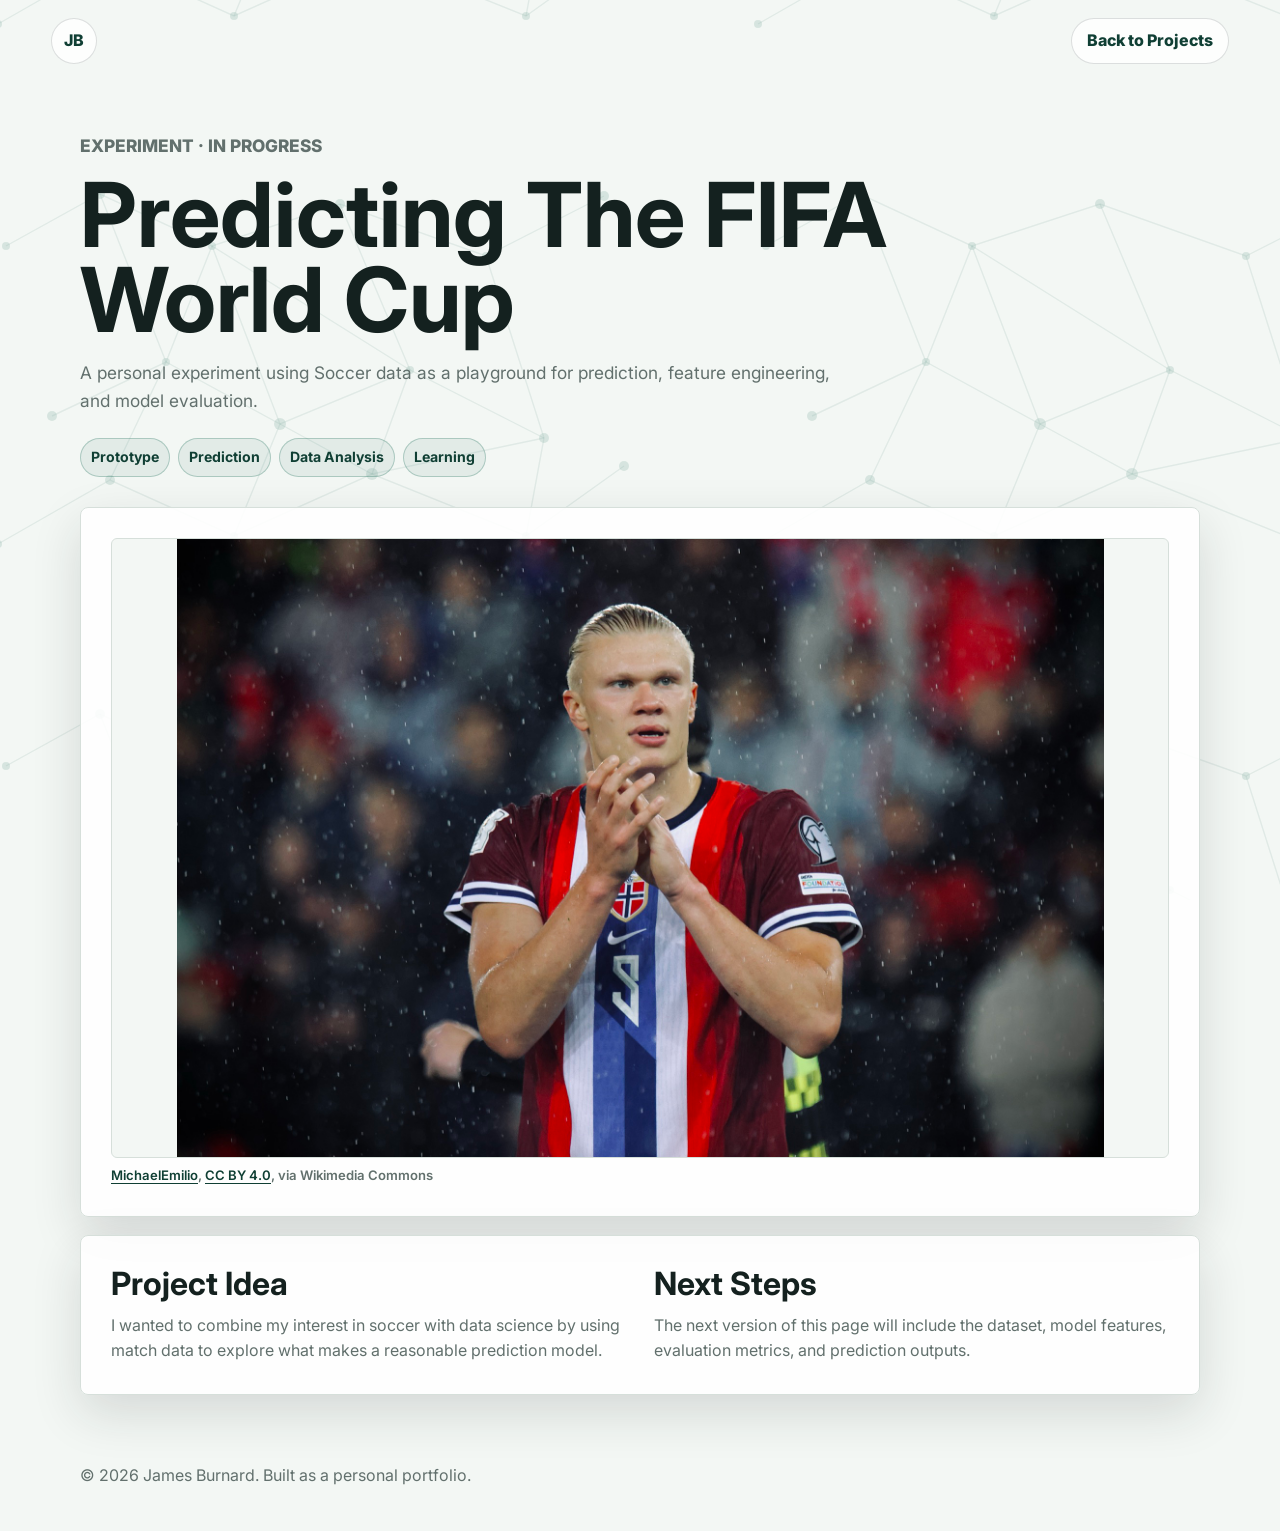
==== projects/aston-martin/index.html @ 5ffaaae3 "Deploy complete portfolio website" ====
<!doctype html>
<html lang="en">
  <head>
    <meta charset="utf-8" />
    <meta name="viewport" content="width=device-width, initial-scale=1" />
    <title>Predicting The FIFA World Cup | James Burnard</title>
    <link rel="preconnect" href="https://fonts.googleapis.com" />
    <link rel="preconnect" href="https://fonts.gstatic.com" crossorigin />
    <link href="https://fonts.googleapis.com/css2?family=Inter:wght@400;500;600;700;800&display=swap" rel="stylesheet" />
    <link rel="stylesheet" href="../../styles.css" />
  </head>
  <body class="project-detail-page">
    <header class="site-header detail-header">
      <a class="brand" href="../../index.html" aria-label="Home">JB</a>
      <nav class="detail-nav" aria-label="Project navigation">
        <a href="../../index.html#projects-panel">Back to Projects</a>
      </nav>
    </header>
    <main class="detail-shell">
      <section class="detail-hero">
        <p class="eyebrow">Experiment · In Progress</p>
        <h1>Predicting The FIFA World Cup</h1>
        <p>
          A personal experiment using Soccer data as a playground for
          prediction, feature engineering, and model evaluation.
        </p>
        <div class="project-tags detail-tags">
          <span>Prototype</span>
          <span>Prediction</span>
          <span>Data Analysis</span>
          <span>Learning</span>
        </div>
      </section>
      <section class="detail-section">
        <figure class="detail-image-figure">
          <img class="detail-wide-image" src="../../assets/world-cup-haaland-cover.jpg" alt="Erling Haaland playing for Norway in the rain" />
          <figcaption class="image-credit">
            <a href="https://commons.wikimedia.org/wiki/File:Norway_Italy_-_June_2025_E_06.jpg">MichaelEmilio</a>,
            <a href="https://creativecommons.org/licenses/by/4.0">CC BY 4.0</a>, via Wikimedia Commons
          </figcaption>
        </figure>
      </section>
      <section class="detail-section detail-grid">
        <article>
          <h2>Project Idea</h2>
          <p>
            I wanted to combine my interest in soccer with data science by using
             match data to explore what makes a reasonable prediction model.
          </p>
        </article>
        <article>
          <h2>Next Steps</h2>
          <p>
            The next version of this page will include the dataset, model
            features, evaluation metrics, and prediction outputs.
          </p>
        </article>
      </section>
    </main>
    <footer class="site-footer">
      <p>© 2026 James Burnard. Built as a personal portfolio.</p>
    </footer>
  </body>
</html>
---- styles.css ----
:root {
  --ink: #14211f;
  --muted: #62706d;
  --surface: #f3f7f4;
  --surface-strong: #ffffff;
  --line: #d6dfda;
  --accent: #1f6b57;
  --accent-dark: #103f34;
  --gold: #f7f8f8;
  --white: #ffffff;
  --shadow: 0 18px 50px rgba(29, 37, 34, 0.14);
}

* {
  box-sizing: border-box;
}

html {
  scroll-behavior: smooth;
}

body {
  margin: 0;
  background-color: var(--surface);
  color: var(--ink);
  font-family: "Inter", system-ui, -apple-system, BlinkMacSystemFont, "Segoe UI",
    sans-serif;
  line-height: 1.6;
  position: relative;
}

body::before {
  position: fixed;
  inset: 0;
  z-index: 0;
  background-image: url("data:image/svg+xml,%3Csvg width='760' height='520' viewBox='0 0 760 520' xmlns='http://www.w3.org/2000/svg'%3E%3Cg fill='none' stroke='%231f6b57' stroke-opacity='0.16' stroke-width='1.4'%3E%3Cpath d='M86 126 180 74 292 126 420 84 566 136 684 76'/%3E%3Cpath d='M132 296 246 242 360 304 490 250 624 318'/%3E%3Cpath d='M78 424 190 360 314 416 452 354 606 416 704 346'/%3E%3Cpath d='M180 74 246 242 190 360'/%3E%3Cpath d='M292 126 360 304 314 416'/%3E%3Cpath d='M420 84 490 250 452 354'/%3E%3Cpath d='M566 136 624 318 606 416'/%3E%3Cpath d='M246 242 292 126 490 250'/%3E%3Cpath d='M360 304 452 354 624 318'/%3E%3C/g%3E%3Cg fill='%231f6b57' fill-opacity='0.24'%3E%3Ccircle cx='86' cy='126' r='4'/%3E%3Ccircle cx='180' cy='74' r='5'/%3E%3Ccircle cx='292' cy='126' r='4'/%3E%3Ccircle cx='420' cy='84' r='5'/%3E%3Ccircle cx='566' cy='136' r='4'/%3E%3Ccircle cx='684' cy='76' r='5'/%3E%3Ccircle cx='132' cy='296' r='5'/%3E%3Ccircle cx='246' cy='242' r='4'/%3E%3Ccircle cx='360' cy='304' r='6'/%3E%3Ccircle cx='490' cy='250' r='4'/%3E%3Ccircle cx='624' cy='318' r='5'/%3E%3Ccircle cx='78' cy='424' r='4'/%3E%3Ccircle cx='190' cy='360' r='5'/%3E%3Ccircle cx='314' cy='416' r='4'/%3E%3Ccircle cx='452' cy='354' r='6'/%3E%3Ccircle cx='606' cy='416' r='4'/%3E%3Ccircle cx='704' cy='346' r='5'/%3E%3C/g%3E%3C/svg%3E");
  background-position: -80px 120px;
  background-repeat: repeat;
  background-size: 760px 520px;
  content: "";
  opacity: 0.55;
  pointer-events: none;
}

main,
.site-footer {
  position: relative;
  z-index: 1;
}

a {
  color: inherit;
}

.site-header {
  position: fixed;
  top: 0;
  left: 0;
  right: 0;
  z-index: 20;
  display: flex;
  align-items: center;
  justify-content: space-between;
  padding: 18px clamp(18px, 4vw, 52px);
  color: var(--white);
}

.site-header-left {
  display: flex;
  align-items: center;
  gap: 10px;
}

.brand {
  display: grid;
  width: 46px;
  height: 46px;
  place-items: center;
  border: 1px solid rgba(255, 255, 255, 0.5);
  border-radius: 50%;
  background: rgba(20, 33, 31, 0.46);
  font-weight: 800;
  text-decoration: none;
  backdrop-filter: blur(12px);
}

.header-socials {
  display: flex;
  gap: 7px;
  opacity: 0;
  pointer-events: none;
  transform: translateX(-8px);
  transition:
    opacity 180ms ease,
    transform 180ms ease;
}

body.is-past-hero .header-socials {
  opacity: 1;
  pointer-events: auto;
  transform: translateX(0);
}

.header-socials a {
  display: grid;
  width: 44px;
  height: 44px;
  place-items: center;
  border: 1px solid rgba(255, 255, 255, 0.36);
  border-radius: 50%;
  background: rgba(20, 33, 31, 0.46);
  color: var(--white);
  text-decoration: none;
  backdrop-filter: blur(12px);
}

.header-socials .email-link {
  color: #f1c86b;
}

.header-socials .linkedin-link {
  color: #0a66c2;
}

.header-socials .github-link {
  color: #ffffff;
}

.header-socials svg {
  width: 22px;
  height: 22px;
  fill: none;
  stroke: currentColor;
  stroke-linecap: round;
  stroke-linejoin: round;
  stroke-width: 2;
}

.detail-header .header-socials {
  display: none;
}

.tabs {
  display: flex;
  gap: 6px;
  padding: 6px;
  border: 1px solid rgba(255, 255, 255, 0.38);
  border-radius: 999px;
  background: rgba(20, 33, 31, 0.46);
  backdrop-filter: blur(12px);
}

.tab-button {
  min-width: 92px;
  border: 0;
  border-radius: 999px;
  padding: 10px 16px;
  background: transparent;
  color: rgba(255, 255, 255, 0.82);
  cursor: pointer;
  font: inherit;
  font-weight: 700;
}

.tab-button.is-active {
  background: var(--white);
  color: var(--accent-dark);
}

.hero {
  position: relative;
  min-height: 100vh;
  min-height: 100svh;
  display: flex;
  align-items: center;
  overflow: hidden;
  background:
    radial-gradient(circle at 61% 50%, rgba(92, 102, 142, 0.28), transparent 31%),
    radial-gradient(circle at 70% 28%, rgba(185, 79, 149, 0.12), transparent 22%),
    #252c37;
  padding: 132px clamp(20px, 5vw, 78px) 96px;
}

.hero-network,
.hero-overlay {
  position: absolute;
  inset: 0;
}

.hero-network {
  z-index: 2;
  width: 100%;
  height: 100%;
  opacity: 1;
  cursor: crosshair;
  pointer-events: auto;
}

.hero-overlay {
  z-index: 1;
  background:
    radial-gradient(circle at 60% 48%, rgba(37, 44, 55, 0) 0%, rgba(37, 44, 55, 0.1) 34%, rgba(18, 22, 30, 0.7) 86%),
    linear-gradient(90deg, rgba(12, 16, 22, 0.86) 0%, rgba(22, 28, 37, 0.42) 52%, rgba(16, 20, 28, 0.58) 100%);
  pointer-events: none;
}

body[data-active-tab="projects"] .hero {
  background: #070808;
}

body[data-active-tab="projects"] .hero-overlay {
  background:
    radial-gradient(circle at 72% 46%, rgba(255, 255, 255, 0.02) 0%, rgba(7, 8, 8, 0.04) 40%, rgba(7, 8, 8, 0.32) 100%),
    linear-gradient(90deg, rgba(7, 8, 8, 0.66) 0%, rgba(7, 8, 8, 0.48) 36%, rgba(7, 8, 8, 0.12) 72%, rgba(7, 8, 8, 0.24) 100%);
}

.hero-content {
  position: relative;
  z-index: 3;
  width: min(720px, 100%);
  color: var(--white);
  text-shadow: 0 2px 22px rgba(0, 0, 0, 0.58);
}

body[data-active-tab="projects"] .hero-content {
  color: #f7f5ef;
  text-shadow: 0 2px 24px rgba(0, 0, 0, 0.64);
}

.scroll-cue {
  position: absolute;
  left: 50%;
  bottom: 28px;
  z-index: 4;
  display: grid;
  width: 48px;
  height: 48px;
  place-items: center;
  border: 1px solid rgba(255, 255, 255, 0.5);
  border-radius: 50%;
  background: rgba(20, 33, 31, 0.34);
  transform: translateX(-50%);
  backdrop-filter: blur(10px);
  animation: scroll-cue-pulse 1.8s ease-in-out infinite;
}

.scroll-cue span {
  width: 14px;
  height: 14px;
  border-right: 3px solid var(--white);
  border-bottom: 3px solid var(--white);
  transform: translateY(-3px) rotate(45deg);
}

@keyframes scroll-cue-pulse {
  0%,
  100% {
    opacity: 0.72;
    transform: translate(-50%, 0);
  }

  50% {
    opacity: 1;
    transform: translate(-50%, 8px);
  }
}

.eyebrow {
  margin: 0 0 12px;
  color: var(--gold);
  font-size: 0.78rem;
  font-weight: 800;
  letter-spacing: 0;
  text-transform: uppercase;
}

h1,
h2,
h3,
p {
  overflow-wrap: anywhere;
}

h1 {
  margin: 0;
  font-size: clamp(3rem, 8vw, 7.2rem);
  line-height: 0.95;
  letter-spacing: 0;
}

.hero-copy {
  max-width: 600px;
  margin: 24px 0 0;
  color: rgba(255, 255, 255, 0.9);
  font-size: clamp(1.05rem, 2vw, 1.3rem);
}

body[data-active-tab="projects"] .hero-copy {
  color: rgba(247, 245, 239, 0.82);
}

.hero-socials {
  display: flex;
  gap: 10px;
  margin-top: 20px;
}

body[data-active-tab="projects"] .hero-socials {
  display: none;
}

.hero-socials a {
  display: grid;
  width: 66px;
  height: 66px;
  place-items: center;
  border: 1px solid rgba(255, 255, 255, 0.22);
  border-radius: 50%;
  background: rgba(11, 17, 27, 0.62);
  color: var(--white);
  text-decoration: none;
  backdrop-filter: blur(10px);
  transition:
    transform 160ms ease,
    border-color 160ms ease,
    background 160ms ease;
}

.hero-socials a:hover,
.hero-socials a:focus-visible {
  transform: translateY(-2px);
}

.hero-socials .email-link {
  color: #f1c86b;
}

.hero-socials .linkedin-link {
  color: #0a66c2;
}

.hero-socials .github-link {
  color: #f5f5f5;
}

.hero-socials svg {
  width: 32px;
  height: 32px;
  fill: none;
  stroke: currentColor;
  stroke-linecap: round;
  stroke-linejoin: round;
  stroke-width: 2;
}

.hero-actions {
  display: flex;
  flex-wrap: wrap;
  gap: 12px;
  margin-top: 32px;
}

.button {
  display: inline-flex;
  min-height: 48px;
  align-items: center;
  justify-content: center;
  border-radius: 8px;
  padding: 12px 18px;
  font-weight: 800;
  text-decoration: none;
}

.button.primary {
  background: #eef2f6;
  color: #101720;
  box-shadow: 0 14px 36px rgba(9, 13, 20, 0.24);
}

.button.secondary {
  border: 1px solid rgba(211, 218, 232, 0.42);
  background: rgba(20, 26, 36, 0.36);
  color: var(--white);
  backdrop-filter: blur(10px);
}

body[data-active-tab="projects"] .button.primary {
  background: #f7f5ef;
  color: #070808;
  box-shadow: 0 16px 42px rgba(0, 0, 0, 0.42);
}

body[data-active-tab="projects"] .button.secondary {
  border-color: rgba(255, 255, 255, 0.38);
  background: rgba(255, 255, 255, 0.08);
  color: #f7f5ef;
}

.content-shell {
  width: min(1120px, calc(100% - 36px));
  margin: -30px auto 0;
  padding: 56px 0 28px;
}

.tab-panel {
  display: none;
}

.tab-panel.is-active {
  display: block;
}

.section-heading {
  max-width: 760px;
  margin-bottom: 28px;
}

.section-heading h2 {
  margin: 0;
  font-size: clamp(2rem, 4vw, 3.5rem);
  line-height: 1.05;
  letter-spacing: 0;
}

.about-card-grid,
.project-grid {
  display: grid;
  gap: 18px;
}

.about-card-grid {
  grid-template-columns: repeat(12, minmax(0, 1fr));
  align-items: stretch;
}

.project-grid {
  grid-template-columns: repeat(3, minmax(0, 1fr));
}

.intro-block,
.about-card-grid > article,
.current-panel,
.project-card {
  border: 1px solid var(--line);
  border-radius: 8px;
  background: var(--surface-strong);
  box-shadow: var(--shadow);
}

.intro-block,
.about-card-grid > article,
.current-panel,
.project-card {
  padding: clamp(20px, 3vw, 30px);
}

.intro-block {
  grid-column: span 8;
}

.current-panel {
  grid-column: span 4;
  margin: 0;
  padding-block: 18px;
}

.current-panel p:last-child {
  margin: 0;
  color: var(--muted);
  font-size: 1rem;
}

.skills-panel {
  grid-column: 1 / -1;
}

.skill-cloud {
  display: grid;
  grid-template-columns: repeat(auto-fit, minmax(165px, 1fr));
  gap: 10px;
}

.skill-chip {
  display: inline-flex;
  width: 100%;
  min-height: 34px;
  align-items: center;
  gap: 7px;
  border: 1px solid rgba(20, 33, 31, 0.12);
  border-radius: 999px;
  padding: 5px 10px 5px 6px;
  background: #f8faf9;
  color: var(--accent-dark);
  font-size: 0.86rem;
  font-weight: 800;
  line-height: 1;
}

.coursework-card {
  grid-column: 1 / -1;
}

.skill-chip b {
  display: inline-grid;
  min-width: 24px;
  height: 24px;
  place-items: center;
  border: 1px solid rgba(20, 33, 31, 0.12);
  border-radius: 50%;
  background: #fff;
  color: #fff;
  font-size: 0.72rem;
  letter-spacing: 0;
}

.skill-chip b img {
  display: block;
  width: 17px;
  height: 17px;
}

.skill-chip.excel b {
  border-color: transparent;
  background: #217346;
}

.skill-chip.tableau b {
  border-color: transparent;
  background: #4e79a7;
}

.skill-chip.xgb b {
  border-color: transparent;
  background: #00856f;
}

.skill-chip.stats b {
  border-color: transparent;
  background: #7c3aed;
}

.skill-chip.wrangle b {
  border-color: transparent;
  background: #0f766e;
}

.skill-chip.forecast b {
  border-color: transparent;
  background: #2563eb;
}

.skill-chip.cluster b {
  border-color: transparent;
  background: #be185d;
}

.skill-chip.ocr b {
  border-color: transparent;
  background: #475569;
}

.skill-chip.git b {
  background: #fff;
  color: #24292f;
}

.skill-chip.gis b {
  border-color: transparent;
  background: #16a34a;
}

h3 {
  margin: 0 0 12px;
  font-size: 1.25rem;
  line-height: 1.2;
}

h4 {
  margin: 0 0 12px;
  font-size: 0.95rem;
  line-height: 1.2;
}

.coursework-group h4 {
  display: flex;
  align-items: center;
  gap: 9px;
}

.coursework-icon {
  display: inline-grid;
  width: 30px;
  height: 30px;
  flex: 0 0 auto;
  place-items: center;
  border-radius: 50%;
  box-shadow: inset 0 0 0 1px rgba(20, 33, 31, 0.1);
}

.coursework-icon svg {
  width: 18px;
  height: 18px;
  fill: none;
  stroke: currentColor;
  stroke-linecap: round;
  stroke-linejoin: round;
  stroke-width: 2;
}

.cs-data-icon {
  background: rgba(37, 99, 235, 0.12);
  color: #2563eb;
}

.econ-icon {
  background: rgba(217, 119, 6, 0.13);
  color: #b45309;
}

.intro-block p,
.coursework-card p,
.project-card p {
  margin: 0 0 14px;
  color: var(--muted);
}

.intro-block p:last-child,
.coursework-card p:last-child,
.project-card p:last-child {
  margin-bottom: 0;
}

.coursework-groups {
  display: grid;
  grid-template-columns: repeat(2, minmax(0, 1fr));
  gap: 18px;
  margin-top: 22px;
}

.coursework-group {
  border-top: 1px solid var(--line);
  padding-top: 18px;
}

dl {
  margin: 0;
}

dl div + div {
  margin-top: 16px;
  padding-top: 16px;
  border-top: 1px solid var(--line);
}

dt {
  color: var(--muted);
  font-size: 0.82rem;
  font-weight: 800;
  text-transform: uppercase;
}

dd {
  margin: 4px 0 0;
  font-weight: 700;
}

.tag-list,
.clean-list,
.link-list,
.project-tags {
  margin: 0;
  padding: 0;
  list-style: none;
}

.tag-list,
.project-tags {
  display: flex;
  flex-wrap: wrap;
  gap: 8px;
}

.tag-list li,
.project-tags span {
  border: 1px solid rgba(31, 107, 87, 0.28);
  border-radius: 999px;
  padding: 7px 10px;
  background: rgba(31, 107, 87, 0.08);
  color: var(--accent-dark);
  font-size: 0.88rem;
  font-weight: 700;
}

.clean-list li + li,
.link-list li + li {
  margin-top: 10px;
}

.link-list a,
.project-card a {
  color: var(--accent);
  font-weight: 800;
}

.project-card {
  display: flex;
  min-height: 320px;
  flex-direction: column;
  transition:
    transform 180ms ease,
    box-shadow 180ms ease;
}

.project-card.is-clickable {
  cursor: pointer;
}

.project-card.is-clickable:hover {
  box-shadow: 0 24px 62px rgba(29, 37, 34, 0.18);
  transform: translateY(-3px);
}

.project-image {
  width: 100%;
  aspect-ratio: 16 / 9;
  object-fit: cover;
  border: 1px solid var(--line);
  border-radius: 6px;
  margin: 4px 0 16px;
  background: var(--surface);
}

.project-meta {
  display: flex;
  align-items: flex-start;
  justify-content: space-between;
  gap: 12px;
  margin-bottom: 24px;
  color: var(--muted);
  font-size: 0.82rem;
  font-weight: 800;
  text-transform: uppercase;
}

.project-badge {
  flex: 0 0 auto;
  border: 1px solid rgba(31, 107, 87, 0.34);
  border-radius: 999px;
  padding: 4px 8px;
  background: rgba(31, 107, 87, 0.1);
  color: var(--accent-dark);
}

.project-tags {
  margin: auto 0 18px;
}

.detail-header {
  color: var(--ink);
}

.detail-header .brand,
.detail-nav a {
  border-color: rgba(20, 33, 31, 0.14);
  background: rgba(255, 255, 255, 0.82);
  color: var(--accent-dark);
}

.detail-nav a {
  display: inline-flex;
  min-height: 42px;
  align-items: center;
  border: 1px solid rgba(20, 33, 31, 0.14);
  border-radius: 999px;
  padding: 9px 15px;
  font-weight: 800;
  text-decoration: none;
  backdrop-filter: blur(12px);
}

.detail-nav {
  display: flex;
  flex-wrap: wrap;
  justify-content: flex-end;
  gap: 8px;
}

.detail-shell {
  width: min(1120px, calc(100% - 36px));
  margin: 0 auto;
  padding: 132px 0 36px;
}

.wide-detail {
  width: min(1560px, calc(100% - 28px));
}

.detail-hero {
  max-width: 860px;
  margin-bottom: 30px;
}

.wide-detail .detail-hero {
  margin-bottom: 18px;
}

.detail-hero h1 {
  color: var(--ink);
  font-size: clamp(2.8rem, 7vw, 6.2rem);
}

.detail-hero p {
  max-width: 760px;
  color: var(--muted);
  font-size: 1.08rem;
}

.detail-tags {
  margin-top: 24px;
}

.project-scroll-indicator {
  display: inline-flex;
  align-items: center;
  gap: 9px;
  margin-top: 24px;
  border: 1px solid rgba(31, 107, 87, 0.24);
  border-radius: 999px;
  padding: 8px 12px;
  background: rgba(255, 255, 255, 0.82);
  color: var(--accent-dark);
  font-size: 0.92rem;
  font-weight: 800;
  text-decoration: none;
  backdrop-filter: blur(12px);
}

.project-scroll-indicator span {
  width: 10px;
  height: 10px;
  border-right: 2px solid currentColor;
  border-bottom: 2px solid currentColor;
  transform: translateY(-2px) rotate(45deg);
  animation: project-scroll-nudge 1.4s ease-in-out infinite;
}

@keyframes project-scroll-nudge {
  0%,
  100% {
    transform: translateY(-3px) rotate(45deg);
  }

  50% {
    transform: translateY(2px) rotate(45deg);
  }
}

.detail-section {
  margin-top: 18px;
  border: 1px solid var(--line);
  border-radius: 8px;
  background: rgba(255, 255, 255, 0.88);
  box-shadow: var(--shadow);
  padding: clamp(20px, 3vw, 30px);
}

.project-metrics {
  display: grid;
  grid-template-columns: repeat(5, minmax(0, 1fr));
  gap: 14px;
}

.four-metrics {
  grid-template-columns: repeat(4, minmax(0, 1fr));
}

.project-metric {
  min-width: 0;
  border-top: 4px solid var(--accent);
  padding-top: 14px;
}

.project-metric:nth-child(2) {
  border-color: #a86f2a;
}

.project-metric:nth-child(3) {
  border-color: #3f6f9f;
}

.project-metric:nth-child(4) {
  border-color: #8a5d8f;
}

.project-metric:nth-child(5) {
  border-color: #7a8050;
}

.project-metric strong {
  display: block;
  font-size: clamp(1.9rem, 4vw, 3.4rem);
  line-height: 1;
}

.project-metric span {
  display: block;
  margin-top: 8px;
  color: var(--muted);
  font-size: 0.95rem;
  font-weight: 700;
}

.full-screen-panel {
  padding: clamp(14px, 2vw, 22px);
}

.seamless-panel {
  border: 0;
  background: transparent;
  box-shadow: none;
  padding-inline: 0;
}

.contained-embed-panel {
  width: min(1120px, 100%);
  margin-inline: auto;
}

.detail-grid {
  display: grid;
  grid-template-columns: repeat(2, minmax(0, 1fr));
  gap: 28px;
}

.detail-section h2 {
  margin: 0 0 12px;
  font-size: clamp(1.35rem, 2.5vw, 2rem);
  line-height: 1.1;
}

.detail-section p {
  margin: 0;
  color: var(--muted);
}

.detail-section p + p {
  margin-top: 14px;
}

.compact-heading {
  margin-bottom: 18px;
}

.compact-heading h2 {
  font-size: clamp(1.6rem, 3vw, 2.4rem);
}

.detail-image-grid {
  display: grid;
  grid-template-columns: repeat(2, minmax(0, 1fr));
  gap: 16px;
}

.detail-image-grid figure {
  margin: 0;
}

.detail-image-grid img {
  display: block;
  width: 100%;
  aspect-ratio: 16 / 10;
  object-fit: cover;
  border: 1px solid var(--line);
  border-radius: 6px;
  background: var(--surface);
}

.jamix-preview-grid {
  grid-template-columns: repeat(3, minmax(0, 1fr));
}

.jamix-preview-grid img {
  aspect-ratio: 4 / 3;
  max-height: 260px;
  object-fit: contain;
  padding: 12px;
  background: var(--white);
}

.detail-image-grid figcaption {
  margin-top: 8px;
  color: var(--muted);
  font-size: 0.9rem;
  font-weight: 600;
}

.detail-wide-image {
  display: block;
  width: 100%;
  max-height: 620px;
  object-fit: contain;
  border: 1px solid var(--line);
  border-radius: 6px;
  background: var(--surface);
}

.detail-image-figure {
  margin: 0;
}

.image-credit {
  margin-top: 8px;
  color: var(--muted);
  font-size: 0.82rem;
  font-weight: 600;
  line-height: 1.5;
}

.image-credit a {
  color: var(--accent-dark);
  text-decoration: underline;
  text-underline-offset: 3px;
}

.app-icon-section {
  display: grid;
  min-height: 280px;
  place-items: center;
}

.app-icon-section img {
  width: min(220px, 56vw);
  border-radius: 24px;
}

.interactive-frame {
  overflow: hidden;
  border: 1px solid var(--line);
  border-radius: 8px;
  background: var(--white);
}

.interaction-hint {
  display: inline-flex;
  align-items: center;
  gap: 8px;
  margin: 0 0 12px;
  border: 1px solid rgba(31, 107, 87, 0.24);
  border-radius: 999px;
  padding: 7px 11px;
  background: rgba(31, 107, 87, 0.08);
  color: var(--accent-dark);
  font-size: 0.9rem;
  font-weight: 800;
}

.rotate-mark {
  display: inline-grid;
  width: 22px;
  height: 22px;
  place-items: center;
  border-radius: 50%;
  background: var(--accent);
  color: var(--white);
  font-size: 1rem;
  line-height: 1;
}

.interactive-frame iframe {
  display: block;
  width: 100%;
  height: min(850px, 86vh);
  border: 0;
}

.tall-frame iframe {
  height: min(980px, 92vh);
}

.wide-detail .tall-frame iframe {
  height: min(1120px, calc(100vh - 180px));
  min-height: 760px;
}

.embedded-page iframe {
  height: min(900px, 86vh);
}

.wide-detail .embedded-page iframe {
  height: min(1120px, calc(100vh - 180px));
  min-height: 760px;
}

.full-page-embed iframe {
  display: block;
  width: 100%;
  min-height: 3200px;
  border: 0;
}

.document-frame iframe {
  height: min(900px, 86vh);
  background: var(--white);
}

.wide-detail .document-frame iframe {
  height: min(1100px, calc(100vh - 180px));
  min-height: 760px;
}

.document-actions {
  display: flex;
  flex-wrap: wrap;
  gap: 10px;
  margin-top: 14px;
}

.document-actions a {
  color: var(--accent);
  font-weight: 800;
}

.server-note {
  margin-top: 14px;
  color: var(--muted);
  font-size: 0.95rem;
}

.onlyup-demo {
  display: grid;
  grid-template-columns: minmax(230px, 0.72fr) minmax(0, 1.7fr);
  overflow: hidden;
  border: 1px solid #777;
  border-radius: 0;
  background: #dcdcdc;
  color: #111;
  font-family: Arial, Helvetica, sans-serif;
  font-size: 13px;
  box-shadow: none;
}

.onlyup-sidebar {
  display: flex;
  min-height: 620px;
  flex-direction: column;
  gap: 8px;
  border-right: 1px solid #777;
  background: #e9e9e9;
  color: #111;
  padding: 14px;
}

.onlyup-label {
  margin: 0 0 5px;
  color: #333;
  font-size: 12px;
  font-weight: 700;
  text-transform: none;
}

.onlyup-sidebar h3,
.onlyup-panel h3 {
  margin: 0;
  font-size: 18px;
}

.onlyup-goal-list {
  display: grid;
  min-height: 330px;
  align-content: start;
  gap: 0;
  overflow: auto;
  border: 1px solid #555;
  background: #fff;
}

.onlyup-goal-list button,
.onlyup-toolbar button,
.onlyup-session-actions button,
.onlyup-reset {
  border: 2px solid #767676;
  border-color: #fefefe #767676 #767676 #fefefe;
  border-radius: 0;
  background: #ededed;
  color: inherit;
  cursor: pointer;
  font: inherit;
}

.onlyup-goal-list button {
  display: grid;
  gap: 2px;
  border: 0;
  border-bottom: 1px solid #efefef;
  background: #fff;
  padding: 5px 7px;
  text-align: left;
}

.onlyup-goal-list button.is-active {
  background: #0a64d6;
  color: #fff;
}

.onlyup-goal-list span,
.onlyup-muted {
  color: #555;
}

.onlyup-goal-list span {
  color: inherit;
  font-size: 12px;
}

.onlyup-reset {
  margin-top: auto;
  min-height: 28px;
  font-weight: 400;
}

.onlyup-workspace {
  min-width: 0;
  padding: 14px 18px 18px;
}

.onlyup-toolbar {
  display: flex;
  flex-wrap: wrap;
  gap: 0;
  align-items: flex-end;
  margin-bottom: 0;
}

.onlyup-toolbar button,
.onlyup-session-actions button {
  min-height: 28px;
  background: #dedede;
  color: #111;
  padding: 4px 10px;
  font-weight: 400;
}

.onlyup-toolbar button.is-active {
  border-bottom-color: #f4f4f4;
  background: #f4f4f4;
  color: #111;
}

.onlyup-panel {
  display: none;
}

.onlyup-panel.is-active {
  display: block;
  min-height: 450px;
  border: 1px solid #777;
  background: #eeeeee;
  padding: 12px;
}

.onlyup-dashboard-head {
  display: flex;
  align-items: flex-start;
  justify-content: space-between;
  gap: 16px;
  margin-bottom: 20px;
}

.onlyup-workspace .onlyup-label {
  color: var(--muted);
}

.onlyup-status {
  border: 1px solid #777;
  border-radius: 0;
  padding: 3px 7px;
  background: #fff;
  color: #111;
  font-size: 12px;
  font-weight: 400;
}

.onlyup-dashboard-grid {
  display: grid;
  grid-template-columns: 180px minmax(0, 1fr);
  gap: 22px;
  align-items: center;
}

.onlyup-progress-ring {
  display: grid;
  width: 132px;
  aspect-ratio: 1;
  place-items: center;
  border-radius: 50%;
  background:
    radial-gradient(circle, #f4f4f4 58%, transparent 60%),
    conic-gradient(#0a64d6 var(--progress), #d7d7d7 0);
  color: #111;
  font-size: 21px;
  font-weight: 700;
}

.onlyup-metrics {
  display: grid;
  grid-template-columns: repeat(3, minmax(0, 1fr));
  gap: 12px;
}

.onlyup-metrics div {
  border: 1px solid #777;
  border-radius: 0;
  background: #fff;
  padding: 8px;
}

.onlyup-metrics strong {
  display: block;
  font-size: 18px;
  line-height: 1;
}

.onlyup-metrics span,
.onlyup-details dt,
.onlyup-notes span {
  color: #555;
  font-size: 12px;
  font-weight: 400;
  text-transform: none;
}

.onlyup-details {
  display: grid;
  grid-template-columns: repeat(2, minmax(0, 1fr));
  gap: 12px;
  margin-top: 22px;
}

.onlyup-details div,
.onlyup-notes article {
  border: 1px solid #777;
  border-radius: 0;
  background: #fff;
  padding: 8px;
}

.onlyup-details dd {
  margin: 4px 0 0;
}

.onlyup-form,
.onlyup-note-label {
  display: grid;
  gap: 10px;
}

.onlyup-form {
  max-width: 520px;
}

.onlyup-form label,
.onlyup-note-label {
  color: #111;
  font-size: 14px;
  font-weight: 400;
  text-transform: none;
}

.onlyup-form input,
.onlyup-form select,
.onlyup-note-label textarea {
  min-height: 28px;
  border: 1px solid #8b8b8b;
  border-radius: 0;
  padding: 3px 6px;
  color: #111;
  font: inherit;
  text-transform: none;
}

.onlyup-timer {
  margin: 18px 0 14px;
  color: #111;
  font-size: clamp(3rem, 8vw, 4.2rem);
  font-weight: 400;
  text-align: center;
  line-height: 1;
}

.onlyup-session-actions {
  display: flex;
  flex-wrap: wrap;
  gap: 8px;
  margin-bottom: 18px;
}

.onlyup-notes {
  display: grid;
  gap: 12px;
}

.onlyup-notes p {
  margin: 8px 0 0;
  color: var(--muted);
}

.writeup {
  max-width: 880px;
}

.writeup h2 {
  margin-top: 30px;
}

.writeup h2:first-child {
  margin-top: 0;
}

.writeup h3 {
  margin-top: 24px;
}

.writeup ul {
  margin: 10px 0 18px;
  padding-left: 1.2rem;
  color: var(--muted);
}

.writeup li + li {
  margin-top: 6px;
}

.callout-note {
  margin-top: 18px;
  border-left: 5px solid var(--accent);
  background: rgba(31, 107, 87, 0.08);
  padding: 16px 18px;
  color: var(--accent-dark);
  font-weight: 700;
}

.app-demo {
  display: grid;
  grid-template-columns: 0.9fr 1.5fr;
  gap: 18px;
  align-items: stretch;
}

.app-demo-panel {
  border: 1px solid var(--line);
  border-radius: 8px;
  background: var(--surface);
  padding: 18px;
}

.app-demo-panel h2,
.app-demo-panel h3 {
  margin-bottom: 10px;
}

.demo-form {
  display: grid;
  gap: 12px;
}

.demo-form label {
  display: grid;
  gap: 6px;
  color: var(--muted);
  font-size: 0.86rem;
  font-weight: 800;
  text-transform: uppercase;
}

.demo-form input,
.demo-form select {
  min-height: 42px;
  border: 1px solid var(--line);
  border-radius: 6px;
  padding: 8px 10px;
  color: var(--ink);
  font: inherit;
}

.goal-list {
  display: grid;
  gap: 12px;
}

.goal-row {
  border: 1px solid var(--line);
  border-radius: 8px;
  background: var(--white);
  padding: 14px;
}

.goal-row header {
  display: flex;
  justify-content: space-between;
  gap: 12px;
  margin-bottom: 10px;
  font-weight: 800;
}

.goal-row dl {
  display: grid;
  grid-template-columns: repeat(3, minmax(0, 1fr));
  gap: 10px;
  margin-top: 12px;
}

.progress-track {
  height: 10px;
  overflow: hidden;
  border-radius: 999px;
  background: rgba(31, 107, 87, 0.12);
}

.progress-track span {
  display: block;
  height: 100%;
  border-radius: inherit;
  background: var(--accent);
}

.demo-actions {
  display: flex;
  flex-wrap: wrap;
  gap: 10px;
  margin-top: 14px;
}

.demo-actions button {
  min-height: 42px;
  border: 0;
  border-radius: 8px;
  padding: 9px 12px;
  background: var(--accent);
  color: var(--white);
  cursor: pointer;
  font: inherit;
  font-weight: 800;
}

.demo-actions button.secondary-action {
  border: 1px solid var(--line);
  background: var(--white);
  color: var(--accent-dark);
}

.site-footer {
  width: min(1120px, calc(100% - 36px));
  margin: 0 auto;
  padding: 32px 0 42px;
  color: var(--muted);
}

.site-footer p {
  margin: 0;
}

/* About page sizing layer. */
#about-panel {
  font-size: 1rem;
}

#about-panel .section-heading h2 {
  font-size: clamp(2.2rem, 4.4vw, 3.8rem);
}

#about-panel h3 {
  font-size: 1.28rem;
}

#about-panel h4 {
  font-size: 1rem;
}

#about-panel .intro-block,
#about-panel .about-card-grid > article,
#about-panel .current-panel {
  padding: clamp(22px, 2.7vw, 32px);
}

#about-panel .intro-block p,
#about-panel .coursework-card p,
#about-panel .current-panel p:last-child,
#about-panel .clean-list li {
  font-size: 1rem;
}

#about-panel .tag-list li,
#about-panel .skill-chip {
  font-size: 0.9rem;
}

#about-panel .skill-chip {
  min-height: 34px;
}

#about-panel .skill-chip b {
  min-width: 25px;
  height: 25px;
}

#about-panel .skill-chip b img {
  width: 18px;
  height: 18px;
}

@media (max-width: 820px) {
  .site-header {
    align-items: flex-start;
    gap: 14px;
  }

  .tab-button {
    min-width: 84px;
    padding-inline: 13px;
  }

  .hero-overlay {
    background:
      radial-gradient(circle at 62% 48%, rgba(37, 44, 55, 0.06), rgba(18, 22, 30, 0.82) 78%),
      linear-gradient(90deg, rgba(12, 16, 22, 0.9) 0%, rgba(12, 16, 22, 0.64) 100%);
  }

  .about-card-grid,
  .current-panel,
  .detail-grid,
  .detail-image-grid,
  .coursework-groups,
  .app-demo,
  .project-metrics,
  .four-metrics,
  .jamix-preview-grid,
  .onlyup-demo,
  .onlyup-dashboard-grid,
  .onlyup-metrics,
  .onlyup-details,
  .project-grid {
    grid-template-columns: 1fr;
  }

  .onlyup-sidebar {
    min-height: 0;
    border-right: 0;
    border-bottom: 1px solid var(--line);
  }

  .goal-row dl {
    grid-template-columns: 1fr;
  }

  .intro-block,
  .current-panel,
  .skills-panel,
  .coursework-card {
    grid-column: 1 / -1;
    grid-row: auto;
  }
}

@media (max-width: 520px) {
  .site-header {
    padding: 14px;
  }

  .brand {
    width: 42px;
    height: 42px;
  }

  .tabs {
    max-width: calc(100vw - 88px);
  }

  .tab-button {
    min-width: 0;
  }

  .hero {
    padding: 112px 18px 84px;
  }

  .hero-actions,
  .button {
    width: 100%;
  }

  .content-shell {
    width: min(100% - 28px, 1120px);
    padding-top: 40px;
  }
}
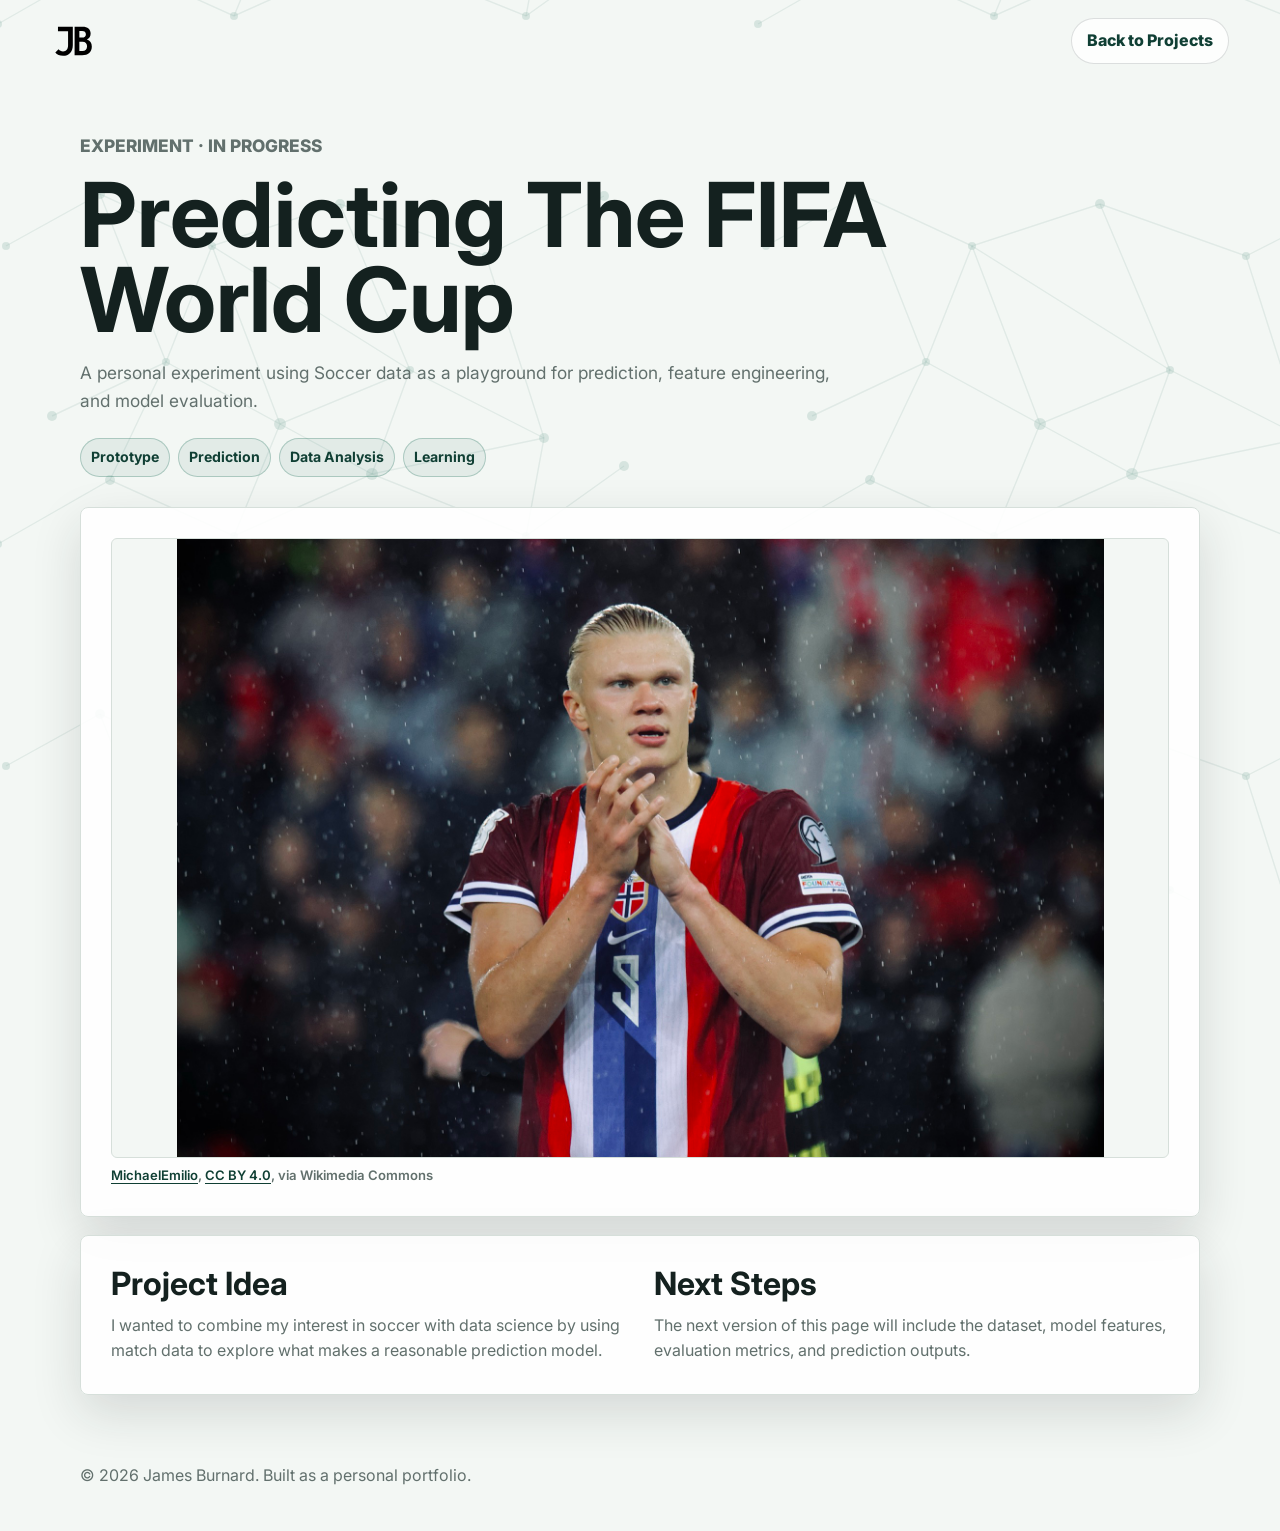
==== commit 9650c8a0: "Add professional JB favicon and logo" ====
--- a/projects/aston-martin/index.html
+++ b/projects/aston-martin/index.html
@@ -4,6 +4,8 @@
     <meta charset="utf-8" />
     <meta name="viewport" content="width=device-width, initial-scale=1" />
     <title>Predicting The FIFA World Cup | James Burnard</title>
+    <link rel="icon" type="image/png" href="../../favicon.png" />
+    <link rel="icon" type="image/svg+xml" href="../../favicon.svg" />
     <link rel="preconnect" href="https://fonts.googleapis.com" />
     <link rel="preconnect" href="https://fonts.gstatic.com" crossorigin />
     <link href="https://fonts.googleapis.com/css2?family=Inter:wght@400;500;600;700;800&display=swap" rel="stylesheet" />
@@ -11,7 +13,7 @@
   </head>
   <body class="project-detail-page">
     <header class="site-header detail-header">
-      <a class="brand" href="../../index.html" aria-label="Home">JB</a>
+      <a class="brand" href="../../index.html" aria-label="James Burnard home"><img src="../../favicon.svg" alt="" /></a>
       <nav class="detail-nav" aria-label="Project navigation">
         <a href="../../index.html#projects-panel">Back to Projects</a>
       </nav>
--- a/styles.css
+++ b/styles.css
@@ -76,12 +76,21 @@
   width: 46px;
   height: 46px;
   place-items: center;
-  border: 1px solid rgba(255, 255, 255, 0.5);
-  border-radius: 50%;
-  background: rgba(20, 33, 31, 0.46);
-  font-weight: 800;
+  border: 0;
+  background: transparent;
   text-decoration: none;
-  backdrop-filter: blur(12px);
+}
+
+.brand img {
+  display: block;
+  width: 38px;
+  height: 38px;
+  filter: invert(1);
+}
+
+body.is-past-hero .site-header:not(.detail-header) .brand img,
+.detail-header .brand img {
+  filter: none;
 }
 
 .header-socials {
@@ -764,6 +773,11 @@
   border-color: rgba(20, 33, 31, 0.14);
   background: rgba(255, 255, 255, 0.82);
   color: var(--accent-dark);
+}
+
+.detail-header .brand {
+  border: 0;
+  background: transparent;
 }
 
 .detail-nav a {
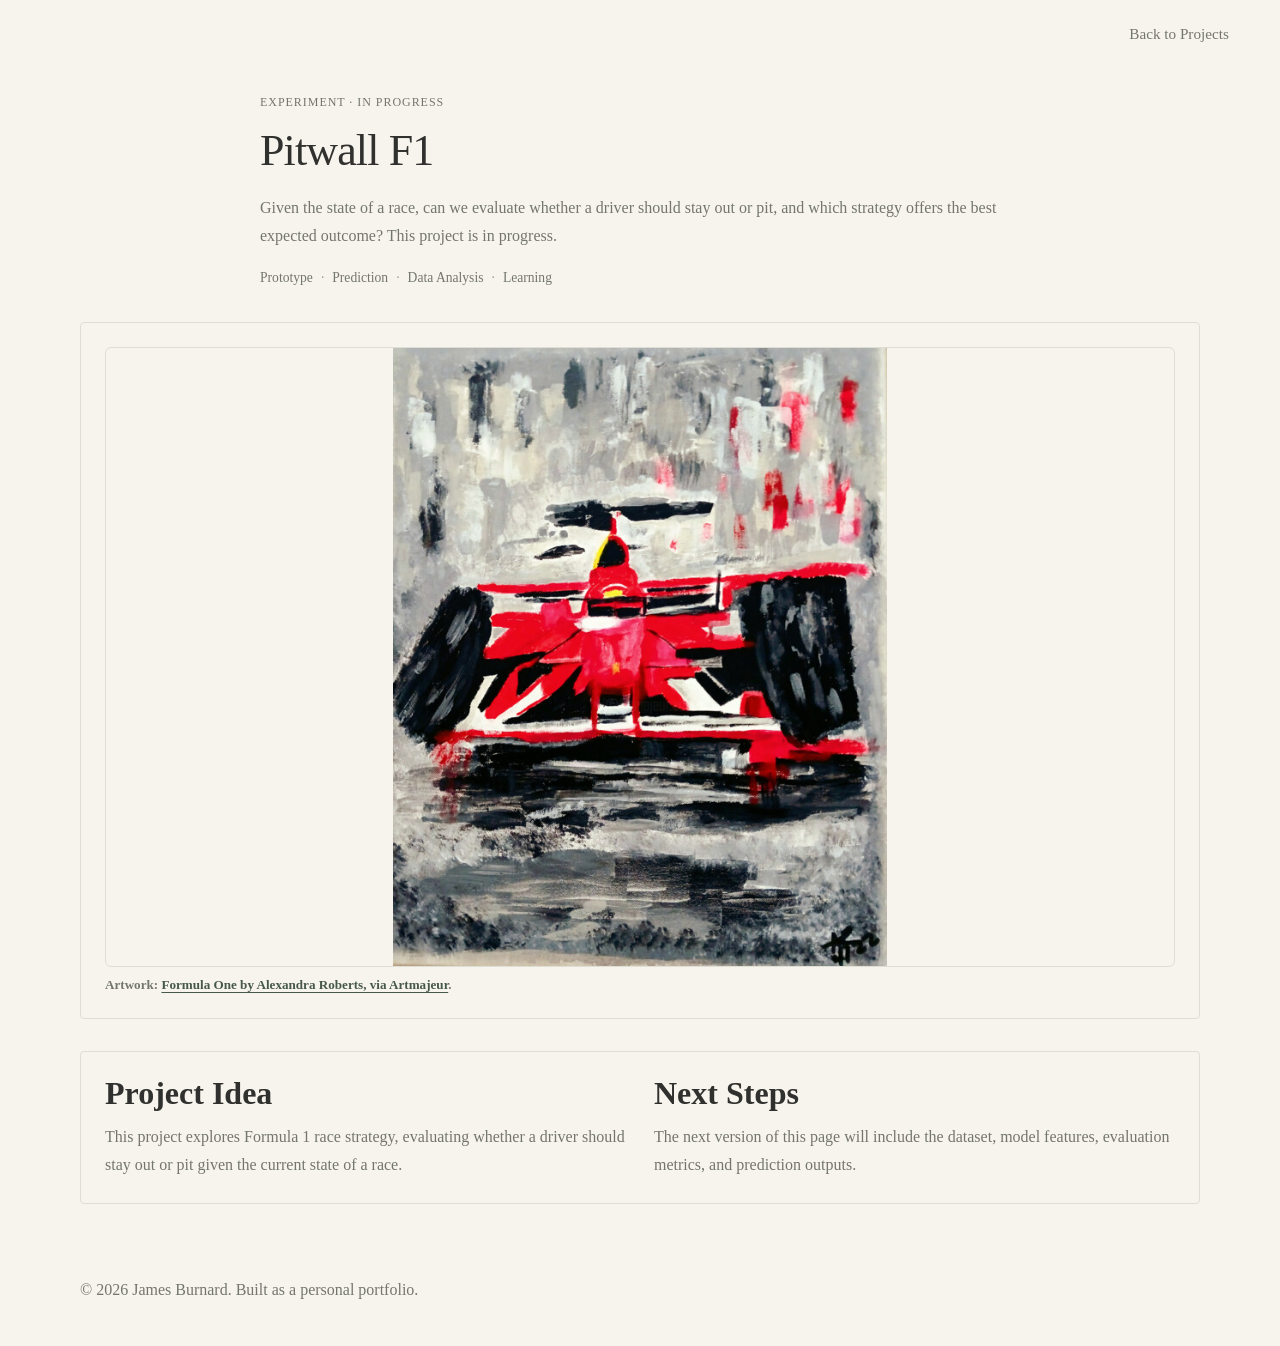
==== commit a1bd8337: "Refresh portfolio design, photography gallery, and project content" ====
--- a/projects/aston-martin/index.html
+++ b/projects/aston-martin/index.html
@@ -3,17 +3,16 @@
   <head>
     <meta charset="utf-8" />
     <meta name="viewport" content="width=device-width, initial-scale=1" />
-    <title>Predicting The FIFA World Cup | James Burnard</title>
-    <link rel="icon" type="image/png" href="../../favicon.png" />
-    <link rel="icon" type="image/svg+xml" href="../../favicon.svg" />
+    <title>Pitwall F1 | James Burnard</title>
+<link rel="icon" type="image/svg+xml" href="../../favicon.svg" />
     <link rel="preconnect" href="https://fonts.googleapis.com" />
     <link rel="preconnect" href="https://fonts.gstatic.com" crossorigin />
     <link href="https://fonts.googleapis.com/css2?family=Inter:wght@400;500;600;700;800&display=swap" rel="stylesheet" />
     <link rel="stylesheet" href="../../styles.css" />
-  </head>
+    <link rel="stylesheet" href="../../project-theme.css?v=20261005-statistics-spacing" />
+</head>
   <body class="project-detail-page">
     <header class="site-header detail-header">
-      <a class="brand" href="../../index.html" aria-label="James Burnard home"><img src="../../favicon.svg" alt="" /></a>
       <nav class="detail-nav" aria-label="Project navigation">
         <a href="../../index.html#projects-panel">Back to Projects</a>
       </nav>
@@ -21,10 +20,9 @@
     <main class="detail-shell">
       <section class="detail-hero">
         <p class="eyebrow">Experiment · In Progress</p>
-        <h1>Predicting The FIFA World Cup</h1>
+        <h1>Pitwall F1</h1>
         <p>
-          A personal experiment using Soccer data as a playground for
-          prediction, feature engineering, and model evaluation.
+          Given the state of a race, can we evaluate whether a driver should stay out or pit, and which strategy offers the best expected outcome? This project is in progress.
         </p>
         <div class="project-tags detail-tags">
           <span>Prototype</span>
@@ -35,10 +33,9 @@
       </section>
       <section class="detail-section">
         <figure class="detail-image-figure">
-          <img class="detail-wide-image" src="../../assets/world-cup-haaland-cover.jpg" alt="Erling Haaland playing for Norway in the rain" />
+          <img class="detail-wide-image" src="../../assets/pitwall-f1-cover.jpg" alt="Painting of a red Formula 1 race car" />
           <figcaption class="image-credit">
-            <a href="https://commons.wikimedia.org/wiki/File:Norway_Italy_-_June_2025_E_06.jpg">MichaelEmilio</a>,
-            <a href="https://creativecommons.org/licenses/by/4.0">CC BY 4.0</a>, via Wikimedia Commons
+            Artwork: <a href="https://www.artmajeur.com/alexandra-roberts/en/artworks/16069144/formula-one" target="_blank" rel="noopener noreferrer">Formula One by Alexandra Roberts, via Artmajeur</a>.
           </figcaption>
         </figure>
       </section>
@@ -46,8 +43,7 @@
         <article>
           <h2>Project Idea</h2>
           <p>
-            I wanted to combine my interest in soccer with data science by using
-             match data to explore what makes a reasonable prediction model.
+            This project explores Formula 1 race strategy, evaluating whether a driver should stay out or pit given the current state of a race.
           </p>
         </article>
         <article>
--- a/styles.css
+++ b/styles.css
@@ -1,14 +1,14 @@
 :root {
-  --ink: #14211f;
-  --muted: #62706d;
-  --surface: #f3f7f4;
+  --ink: #202124;
+  --muted: #646a70;
+  --surface: #f6f6f6;
   --surface-strong: #ffffff;
-  --line: #d6dfda;
-  --accent: #1f6b57;
-  --accent-dark: #103f34;
-  --gold: #f7f8f8;
+  --line: #d9d9d9;
+  --accent: #0b67d8;
+  --accent-dark: #174ea6;
+  --gold: #5f6368;
   --white: #ffffff;
-  --shadow: 0 18px 50px rgba(29, 37, 34, 0.14);
+  --shadow: none;
 }
 
 * {
@@ -17,6 +17,7 @@
 
 html {
   scroll-behavior: smooth;
+  overflow-x: hidden;
 }
 
 body {
@@ -27,9 +28,11 @@
     sans-serif;
   line-height: 1.6;
   position: relative;
+  overflow-x: hidden;
 }
 
 body::before {
+  display: none;
   position: fixed;
   inset: 0;
   z-index: 0;
@@ -286,6 +289,7 @@
 h1,
 h2,
 h3,
+h4,
 p {
   overflow-wrap: anywhere;
 }
@@ -538,6 +542,11 @@
   background: #4e79a7;
 }
 
+.skill-chip.powerbi b {
+  border-color: transparent;
+  background: #f2c811;
+}
+
 .skill-chip.xgb b {
   border-color: transparent;
   background: #00856f;
@@ -594,6 +603,7 @@
   display: flex;
   align-items: center;
   gap: 9px;
+  color: #202124;
 }
 
 .coursework-icon {
@@ -649,6 +659,18 @@
 .coursework-group {
   border-top: 1px solid var(--line);
   padding-top: 18px;
+}
+
+.coursework-group.cs-data .tag-list li {
+  color: #1f5fbf;
+  border-color: rgba(31, 95, 191, 0.24);
+  background: rgba(31, 95, 191, 0.08);
+}
+
+.coursework-group.econ .tag-list li {
+  color: #c56a10;
+  border-color: rgba(197, 106, 16, 0.24);
+  background: rgba(197, 106, 16, 0.08);
 }
 
 dl {
@@ -722,11 +744,12 @@
 
 .project-card.is-clickable {
   cursor: pointer;
+  border-color: #c6d4ec;
 }
 
 .project-card.is-clickable:hover {
-  box-shadow: 0 24px 62px rgba(29, 37, 34, 0.18);
-  transform: translateY(-3px);
+  box-shadow: 0 22px 52px rgba(29, 37, 34, 0.16);
+  transform: translateY(-4px);
 }
 
 .project-image {
@@ -737,6 +760,13 @@
   border-radius: 6px;
   margin: 4px 0 16px;
   background: var(--surface);
+  transition: transform 180ms ease, border-color 180ms ease, box-shadow 180ms ease;
+}
+
+.project-card.is-clickable:hover .project-image {
+  border-color: #b8c9ea;
+  box-shadow: 0 10px 24px rgba(11, 103, 216, 0.08);
+  transform: scale(1.01);
 }
 
 .project-meta {
@@ -762,6 +792,37 @@
 
 .project-tags {
   margin: auto 0 18px;
+}
+
+.project-link {
+  display: inline-flex;
+  align-items: center;
+  gap: 8px;
+  align-self: flex-start;
+  border: 1px solid rgba(11, 103, 216, 0.28);
+  border-radius: 999px;
+  padding: 9px 12px;
+  background: rgba(11, 103, 216, 0.08);
+  color: var(--accent);
+  font-weight: 800;
+  text-decoration: none;
+}
+
+.project-link svg {
+  width: 16px;
+  height: 16px;
+  fill: none;
+  stroke: currentColor;
+  stroke-linecap: round;
+  stroke-linejoin: round;
+  stroke-width: 2;
+}
+
+.project-link:hover,
+.project-link:focus-visible {
+  background: rgba(11, 103, 216, 0.14);
+  border-color: rgba(11, 103, 216, 0.42);
+  color: #0a4fb0;
 }
 
 .detail-header {
@@ -1574,12 +1635,391 @@
 }
 
 /* About page sizing layer. */
+.content-shell {
+  width: min(920px, calc(100% - 40px));
+  margin: 0 auto;
+  padding: 72px 0 34px;
+}
+
+body[data-active-tab="experience"] .hero ,
+body[data-active-tab="projects"] .hero {
+  display: none;
+}
+
+body[data-active-tab="experience"] .content-shell ,
+body[data-active-tab="projects"] .content-shell {
+  padding-top: 132px;
+}
+
+body[data-active-tab="experience"] .site-header ,
+body[data-active-tab="projects"] .site-header {
+  color: var(--ink);
+}
+
+body[data-active-tab="experience"] .brand img ,
+body[data-active-tab="projects"] .brand img {
+  filter: none;
+}
+
+body[data-active-tab="experience"] .tabs ,
+body[data-active-tab="projects"] .tabs {
+  border-color: rgba(32, 33, 36, 0.18);
+  background: rgba(255, 255, 255, 0.9);
+}
+
+body[data-active-tab="experience"] .tab-button ,
+body[data-active-tab="projects"] .tab-button {
+  color: #3c4043;
+}
+
+body[data-active-tab="experience"] .tab-button.is-active ,
+body[data-active-tab="projects"] .tab-button.is-active {
+  background: var(--accent);
+  color: var(--white);
+}
+
+body[data-active-tab="experience"] .header-socials ,
+body[data-active-tab="projects"] .header-socials {
+  opacity: 1;
+  pointer-events: auto;
+  transform: translateX(0);
+}
+
+body[data-active-tab="experience"] .header-socials a ,
+body[data-active-tab="projects"] .header-socials a {
+  border-color: rgba(32, 33, 36, 0.14);
+  background: rgba(255, 255, 255, 0.84);
+  color: var(--ink);
+}
+
+body[data-active-tab="experience"] .header-socials .email-link ,
+body[data-active-tab="projects"] .header-socials .email-link {
+  color: #b7791f;
+}
+
+body[data-active-tab="experience"] .header-socials .linkedin-link ,
+body[data-active-tab="projects"] .header-socials .linkedin-link {
+  color: #0a66c2;
+}
+
+#projects-panel {
+  width: min(1120px, 100%);
+  margin-inline: auto;
+}
+
+.section-heading {
+  max-width: 760px;
+  margin-bottom: 30px;
+}
+
+.section-heading h2 {
+  color: var(--ink);
+  font-family: ui-monospace, SFMono-Regular, Menlo, Monaco, Consolas, "Liberation Mono", monospace;
+  font-size: clamp(1.65rem, 3vw, 2.35rem);
+  font-weight: 800;
+  line-height: 1.18;
+}
+
+.section-note {
+  margin: 16px 0 0;
+  color: var(--muted);
+  font-family: ui-monospace, SFMono-Regular, Menlo, Monaco, Consolas, "Liberation Mono", monospace;
+  font-size: 0.95rem;
+}
+
+.section-note a,
+.intro-block a,
+.current-panel a,
+.experience-card-header a,
+.experience-tools a,
+.experience-card p a {
+  color: var(--accent);
+  font-weight: 800;
+  text-decoration-line: underline;
+  text-decoration-thickness: 1.5px;
+  text-underline-offset: 3px;
+}
+
+.experience-card-header a,
+.experience-tools a,
+.experience-card p a {
+  background: linear-gradient(transparent 62%, rgba(11, 103, 216, 0.14) 62%);
+  border-radius: 2px;
+  padding-inline: 1px;
+}
+
+.experience-card-header a:hover,
+.experience-tools a:hover,
+.experience-card p a:hover,
+.experience-card-header a:focus-visible,
+.experience-tools a:focus-visible,
+.experience-card p a:focus-visible {
+  background: rgba(11, 103, 216, 0.16);
+  color: #0a4fb0;
+}
+
+.eyebrow {
+  color: var(--accent);
+  font-family: ui-monospace, SFMono-Regular, Menlo, Monaco, Consolas, "Liberation Mono", monospace;
+}
+
+.about-card-grid {
+  display: block;
+}
+
+.about-text {
+  max-width: 760px;
+}
+
+.about-card-grid > article,
+.project-card,
+.experience-card {
+  border: 1px solid var(--line);
+  border-radius: 6px;
+  background: var(--surface-strong);
+  box-shadow: none;
+}
+
+.intro-block,
+.about-card-grid > article,
+.current-panel {
+  margin-bottom: 18px;
+}
+
+.intro-block,
+.current-panel,
+.skills-panel,
+.coursework-card {
+  grid-column: auto;
+}
+
+.intro-block p,
+.coursework-card p,
+.project-card p,
+.current-panel p {
+  color: #3c4043;
+  font-family: ui-monospace, SFMono-Regular, Menlo, Monaco, Consolas, "Liberation Mono", monospace;
+  line-height: 1.72;
+}
+
+h3,
+h4,
+.experience-card-header h4 {
+  font-family: ui-monospace, SFMono-Regular, Menlo, Monaco, Consolas, "Liberation Mono", monospace;
+  font-weight: 800;
+}
+
+.skill-cloud,
+.skill-row {
+  display: flex;
+  flex-wrap: wrap;
+  gap: 9px;
+}
+
+.skill-chip,
+.tag-list li,
+.project-tags span {
+  max-width: 100%;
+  width: auto;
+  min-height: 38px;
+  border: 1px solid #d0d2d5;
+  border-radius: 4px;
+  background: #f8f9fa;
+  color: #303134;
+  font-family: ui-monospace, SFMono-Regular, Menlo, Monaco, Consolas, "Liberation Mono", monospace;
+  font-size: 0.92rem;
+  font-weight: 600;
+}
+
+.skill-chip b {
+  border: 0;
+  background: transparent;
+  color: var(--accent);
+}
+
+.skill-icon {
+  display: inline-grid;
+  width: 22px;
+  height: 22px;
+  place-items: center;
+  flex: 0 0 auto;
+}
+
+.skill-icon img,
+.skill-icon svg {
+  display: block;
+  width: 100%;
+  height: 100%;
+  object-fit: contain;
+}
+
+.skill-chip.excel b {
+  border-color: transparent;
+  background: #217346;
+}
+
+.coursework-group {
+  border-top-color: #eceff1;
+}
+
+.project-grid {
+  gap: 22px;
+}
+
+.project-card {
+  padding: 22px;
+}
+
+.project-card.is-clickable:hover {
+  box-shadow: 0 10px 28px rgba(60, 64, 67, 0.08);
+}
+
+.project-meta {
+  color: #6f7479;
+}
+
+.experience-layout {
+  display: grid;
+  gap: 42px;
+}
+
+.skills-directory,
+.experience-list,
+.education-section {
+  display: grid;
+  gap: 24px;
+}
+
+.skills-directory > h3,
+.experience-list > h3,
+.education-section > h3 {
+  margin: 0;
+  font-size: 1.45rem;
+}
+
+.skill-category {
+  display: grid;
+  gap: 12px;
+}
+
+.skill-category h4 {
+  margin: 0;
+  font-size: 1.02rem;
+}
+
+.experience-list {
+  margin-top: 6px;
+}
+
+.experience-card {
+  display: grid;
+  grid-template-columns: 132px minmax(0, 1fr);
+  gap: 28px;
+  align-items: start;
+  padding: 24px 28px;
+}
+
+.experience-card > *,
+.experience-card-header > * {
+  min-width: 0;
+}
+
+.experience-card-header a,
+.experience-tools a,
+.experience-card p a,
+.experience-card span,
+.skill-chip {
+  overflow-wrap: anywhere;
+}
+
+.experience-logo {
+  display: grid;
+  width: 116px;
+  min-height: 116px;
+  place-items: center;
+  border: 1px solid #e0e0e0;
+  border-radius: 6px;
+  background: #fff;
+  padding: 12px;
+}
+
+.experience-card .experience-logo,
+.experience-card .experience-logo:hover,
+.experience-card .experience-logo:focus-visible {
+  background: #fff;
+  text-decoration: none;
+}
+
+.experience-logo img {
+  display: block;
+  width: 100%;
+  max-height: 86px;
+  object-fit: contain;
+}
+
+.education-card .experience-logo img,
+.experience-card .experience-logo img[src*="undergraduation"] {
+  max-height: 74px;
+}
+
+.experience-date {
+  color: #6f7479;
+  font-family: ui-monospace, SFMono-Regular, Menlo, Monaco, Consolas, "Liberation Mono", monospace;
+  font-size: 0.9rem;
+  font-style: italic;
+  font-weight: 700;
+}
+
+.experience-card-header {
+  display: flex;
+  align-items: baseline;
+  justify-content: space-between;
+  gap: 18px;
+  margin-bottom: 8px;
+}
+
+.experience-card-header h4 {
+  margin: 0;
+  font-size: 1.24rem;
+}
+
+.experience-card-header span,
+.experience-tools {
+  color: #6f7479;
+  font-family: ui-monospace, SFMono-Regular, Menlo, Monaco, Consolas, "Liberation Mono", monospace;
+  font-size: 0.92rem;
+  font-weight: 700;
+}
+
+.experience-tools {
+  margin: 0 0 18px;
+  font-style: italic;
+}
+
+.experience-card p {
+  margin: 0;
+  color: #303134;
+  font-family: ui-monospace, SFMono-Regular, Menlo, Monaco, Consolas, "Liberation Mono", monospace;
+  line-height: 1.72;
+}
+
+.experience-card p + p {
+  margin-top: 12px;
+}
+
+#about-panel .intro-block {
+  border: 0;
+  background: transparent;
+  box-shadow: none;
+  padding: 0;
+}
+
 #about-panel {
   font-size: 1rem;
 }
 
 #about-panel .section-heading h2 {
-  font-size: clamp(2.2rem, 4.4vw, 3.8rem);
+  font-size: clamp(1.65rem, 3vw, 2.35rem);
 }
 
 #about-panel h3 {
@@ -1590,7 +2030,6 @@
   font-size: 1rem;
 }
 
-#about-panel .intro-block,
 #about-panel .about-card-grid > article,
 #about-panel .current-panel {
   padding: clamp(22px, 2.7vw, 32px);
@@ -1677,24 +2116,51 @@
 
 @media (max-width: 520px) {
   .site-header {
+    display: flex;
+    flex-direction: column;
     padding: 14px;
+    align-items: flex-start;
+    gap: 10px;
   }
 
   .brand {
-    width: 42px;
-    height: 42px;
+    width: 38px;
+    height: 38px;
+  }
+
+  .brand img {
+    width: 34px;
+    height: 34px;
   }
 
   .tabs {
-    max-width: calc(100vw - 88px);
+    display: grid;
+    grid-template-columns: 1fr;
+    width: min(180px, calc(100vw - 28px));
+    max-width: none;
+    overflow: hidden;
+    gap: 2px;
+    padding: 4px;
   }
 
   .tab-button {
+    width: 100%;
     min-width: 0;
+    padding: 8px 6px;
+    font-size: 0.78rem;
   }
 
   .hero {
-    padding: 112px 18px 84px;
+    padding: 222px 18px 84px;
+  }
+
+  .hero-content,
+  .hero-copy {
+    max-width: calc(100vw - 56px);
+  }
+
+  .hero-copy {
+    font-size: 1rem;
   }
 
   .hero-actions,
@@ -1703,7 +2169,1340 @@
   }
 
   .content-shell {
-    width: min(100% - 28px, 1120px);
+    width: min(calc(100% - 28px), 920px);
     padding-top: 40px;
   }
-}
+
+  #experience-panel,
+  #experience-panel .section-heading,
+  .experience-layout,
+  .education-section,
+  .skills-directory,
+  .experience-list,
+  .skill-category {
+    width: 100%;
+    max-width: 100%;
+    min-width: 0;
+  }
+
+  #experience-panel .section-heading h2 {
+    max-width: min(300px, calc(100vw - 96px));
+    font-size: 1.65rem;
+    line-height: 1.22;
+  }
+
+  #experience-panel .skill-row {
+    display: grid;
+    grid-template-columns: minmax(0, 1fr);
+  }
+
+  #experience-panel .skill-chip {
+    width: 100%;
+  }
+
+  .experience-card,
+  .experience-card-header {
+    display: grid;
+    grid-template-columns: 1fr;
+  }
+
+  .experience-card {
+    width: 100%;
+    max-width: 100%;
+    min-width: 0;
+    gap: 12px;
+    overflow: hidden;
+    padding: 20px;
+  }
+
+  .experience-card > div {
+    width: 100%;
+    max-width: min(260px, calc(100vw - 112px));
+  }
+
+  .experience-logo {
+    width: 100%;
+    min-height: 96px;
+  }
+
+  body[data-active-tab="experience"] .content-shell ,
+body[data-active-tab="projects"] .content-shell {
+    padding-top: 250px;
+  }
+
+  .experience-card-header h4,
+  .experience-card-header a,
+  .experience-card p,
+  .experience-card span {
+    display: block;
+    max-width: 100%;
+    white-space: normal;
+    word-break: break-all;
+    overflow-wrap: anywhere;
+  }
+}
+
+/* Editorial influence on the original homepage; retain its visual identity. */
+.editorial-home {
+  --surface: #f7f4ed;
+  --surface-strong: #fbf9f4;
+  --ink: #30312e;
+  --muted: #73766e;
+  --line: #deded4;
+  --accent: #596d60;
+  --accent-dark: #46584c;
+  font-family: Georgia, "Times New Roman", serif;
+  font-size: 16px;
+  line-height: 1.75;
+}
+
+.editorial-home h1,
+.editorial-home h2,
+.editorial-home h3,
+.editorial-home h4,
+.editorial-home .section-heading h2,
+.editorial-home .intro-block p,
+.editorial-home .coursework-card p,
+.editorial-home .project-card p,
+.editorial-home .experience-card p,
+.editorial-home .section-note,
+.editorial-home .experience-tools,
+.editorial-home .experience-card-header span,
+.editorial-home .experience-date,
+.editorial-home .skill-chip,
+.editorial-home .tag-list li,
+.editorial-home .project-tags span {
+  font-family: Georgia, "Times New Roman", serif;
+}
+
+.editorial-home h1 {
+  font-size: clamp(3rem, 7vw, 6rem);
+  font-weight: 500;
+  line-height: 1.08;
+}
+
+.editorial-home h3,
+.editorial-home h4,
+.editorial-home .section-heading h2 {
+  font-weight: 600;
+}
+
+.editorial-home .hero-copy {
+  max-width: 560px;
+  font-size: clamp(1rem, 1.5vw, 1.125rem);
+  line-height: 1.75;
+}
+
+.editorial-home .about-text {
+  max-width: 650px;
+}
+
+.editorial-home .content-shell {
+  padding-bottom: 64px;
+}
+
+.editorial-home .intro-block p,
+.editorial-home .project-card p,
+.editorial-home .experience-card p {
+  color: var(--ink);
+  line-height: 1.8;
+}
+
+.editorial-home .section-note a,
+.editorial-home .experience-card-header a,
+.editorial-home .experience-tools a,
+.editorial-home .experience-card p a {
+  background: transparent;
+  font-weight: 500;
+  text-decoration-thickness: 1px;
+  text-underline-offset: 4px;
+}
+
+.editorial-home .eyebrow,
+.editorial-home .project-meta {
+  font-family: Georgia, "Times New Roman", serif;
+  font-size: 0.75rem;
+  font-weight: 500;
+  letter-spacing: 0.08em;
+}
+
+.editorial-home .skill-chip,
+.editorial-home .tag-list li,
+.editorial-home .project-tags span {
+  border-color: var(--line);
+  background: #f1f0e9;
+  color: #5c635b;
+  font-weight: 400;
+}
+
+.editorial-home .project-card,
+.editorial-home .experience-card {
+  border-color: var(--line);
+}
+
+@media (max-width: 700px) {
+  .editorial-home .content-shell {
+    padding-bottom: 40px;
+  }
+}
+
+
+.editorial-home .intro-block .company-highlight {
+  background: transparent;
+  color: var(--accent-dark);
+  font-weight: 600;
+  text-decoration-thickness: 1px;
+  text-underline-offset: 3px;
+}
+
+.editorial-home .intro-block .company-highlight:hover,
+.editorial-home .intro-block .company-highlight:focus-visible {
+  background: transparent;
+  color: var(--accent);
+}
+
+
+.editorial-home .about-text {
+  margin-inline: auto;
+}
+
+.editorial-home[data-active-tab="about"] .hero {
+  background: #272e2a;
+}
+
+.editorial-home[data-active-tab="about"] .hero-overlay {
+  background: linear-gradient(90deg, rgba(22, 28, 24, 0.82), rgba(22, 28, 24, 0.18) 70%);
+}
+
+
+/* Projects opens as a quiet directory rather than a second landing page. */
+.editorial-home[data-active-tab="projects"] .site-header {
+  background: var(--surface);
+}
+
+.editorial-home #projects-panel .section-heading .eyebrow {
+  display: none;
+}
+
+.editorial-home #projects-panel .project-card {
+  border: 0;
+  background: transparent;
+  padding: 0;
+  box-shadow: none;
+}
+
+.editorial-home #projects-panel .project-grid {
+  gap: 48px 32px;
+}
+
+.editorial-home #projects-panel .project-card:hover,
+.editorial-home #projects-panel .project-card:hover .project-image {
+  transform: none;
+  box-shadow: none;
+}
+
+.editorial-home #projects-panel .project-image {
+  border: 0;
+}
+
+.editorial-home #projects-panel .project-tags span,
+.editorial-home #projects-panel .project-badge,
+.editorial-home #projects-panel .project-link {
+  border: 0;
+  background: transparent;
+  padding-inline: 0;
+}
+
+.editorial-home #projects-panel .project-link {
+  text-decoration: underline;
+  text-decoration-thickness: 1px;
+  text-underline-offset: 4px;
+}
+
+/* Light definition around work, with plain text navigation. */
+.editorial-home #projects-panel .project-card {
+  border: 1px solid var(--line);
+  border-radius: 4px;
+  padding: 20px;
+  background: transparent;
+}
+
+.editorial-home[data-active-tab] .tabs {
+  display: flex;
+  width: auto;
+  gap: 24px;
+  padding: 0;
+  border: 0;
+  border-radius: 0;
+  background: transparent;
+  backdrop-filter: none;
+  overflow: visible;
+}
+
+.editorial-home[data-active-tab] .tab-button {
+  width: auto;
+  min-width: 0;
+  min-height: 44px;
+  padding: 8px 0;
+  border: 0;
+  border-radius: 0;
+  background: transparent;
+  color: inherit;
+  font-size: 0.95rem;
+  font-weight: 400;
+  opacity: 0.7;
+}
+
+.editorial-home[data-active-tab] .tab-button.is-active,
+.editorial-home[data-active-tab] .tab-button:hover {
+  background: transparent;
+  color: inherit;
+  opacity: 1;
+  text-decoration: underline;
+  text-decoration-thickness: 1px;
+  text-underline-offset: 7px;
+}
+
+.editorial-home[data-active-tab] .tab-button:focus-visible {
+  outline: 2px solid currentColor;
+  outline-offset: 5px;
+}
+
+@media (max-width: 520px) {
+  .editorial-home .site-header {
+    flex-direction: row;
+    flex-wrap: wrap;
+    align-items: center;
+    justify-content: space-between;
+  }
+
+  .editorial-home[data-active-tab] .tabs {
+    margin-left: auto;
+    gap: 16px;
+  }
+
+  .editorial-home[data-active-tab] .tab-button {
+    font-size: 0.85rem;
+  }
+
+  .editorial-home[data-active-tab="experience"] .content-shell,
+  .editorial-home[data-active-tab="projects"] .content-shell {
+    padding-top: 156px;
+  }
+
+  .editorial-home #projects-panel .project-card {
+    padding: 16px;
+  }
+}
+
+/* Shared row tracks keep project headings and previews aligned naturally. */
+.editorial-home #projects-panel .project-card {
+  display: grid;
+  grid-template-rows: subgrid;
+  grid-row: span 6;
+  row-gap: 0;
+  min-width: 0;
+}
+
+.editorial-home #projects-panel .project-meta {
+  margin: 0 0 16px;
+  align-self: start;
+}
+
+.editorial-home #projects-panel .project-card h3 {
+  margin: 0 0 20px;
+  line-height: 1.35;
+  align-self: start;
+}
+
+.editorial-home #projects-panel .project-image {
+  display: block;
+  height: auto;
+  aspect-ratio: 16 / 9;
+  margin: 0 0 20px;
+  align-self: start;
+}
+
+.editorial-home #projects-panel .project-card > p {
+  margin: 0 0 20px;
+  align-self: start;
+}
+
+.editorial-home #projects-panel .project-tags {
+  display: flex;
+  flex-wrap: wrap;
+  align-content: start;
+  gap: 4px 0;
+  margin: 0 0 20px;
+  padding-top: 12px;
+  border-top: 1px solid var(--line);
+}
+
+.editorial-home #projects-panel .project-tags span {
+  display: inline-flex;
+  align-items: baseline;
+  min-height: 0;
+  padding: 0;
+  font-size: 0.82rem;
+  line-height: 1.6;
+}
+
+.editorial-home #projects-panel .project-tags span:not(:last-child)::after {
+  content: "·";
+  margin-inline: 8px;
+  color: #969d91;
+}
+
+.editorial-home #projects-panel .project-link {
+  justify-self: start;
+  align-self: end;
+}
+
+/* A still photographic introduction, continuous with the biography below. */
+.editorial-home[data-active-tab] .site-header {
+  color: var(--ink);
+  background: var(--surface);
+}
+
+.editorial-home .site-header .brand img {
+  filter: none;
+}
+
+.editorial-home .header-socials {
+  display: none;
+}
+
+.editorial-home[data-active-tab="about"] .portrait-intro {
+  display: grid;
+  grid-template-columns: minmax(0, 1.4fr) minmax(0, 1fr);
+  gap: clamp(32px, 5vw, 64px);
+  align-items: center;
+  width: min(920px, calc(100% - 40px));
+  min-height: 0;
+  margin: 0 auto;
+  padding: 156px 0 56px;
+  background: transparent;
+  overflow: visible;
+}
+
+.editorial-home .portrait-intro .hero-content {
+  width: auto;
+  max-width: none;
+  padding: 0;
+  color: var(--ink);
+}
+
+.editorial-home .portrait-intro h1 {
+  font-size: clamp(2.5rem, 4.5vw, 3.5rem);
+  font-weight: 500;
+  letter-spacing: -0.025em;
+}
+
+.editorial-home .portrait-intro .hero-copy {
+  max-width: none;
+  color: var(--ink);
+  margin-top: 24px;
+  font-size: 1.0625rem;
+  line-height: 1.8;
+}
+
+.intro-kicker {
+  margin: 0 0 20px;
+  font-size: 0.72rem;
+  color: var(--muted);
+  letter-spacing: 0.1em;
+  text-transform: uppercase;
+}
+
+.intro-links {
+  display: flex;
+  flex-wrap: wrap;
+  gap: 24px;
+  margin-top: 28px;
+  font-size: 0.95rem;
+}
+
+.intro-links a {
+  color: var(--accent);
+  text-decoration-thickness: 1px;
+  text-underline-offset: 4px;
+}
+
+.photography {
+  min-width: 0;
+  margin: 0;
+}
+
+.photography-image-link {
+  display: block;
+  background: #eeece4;
+}
+
+.photography-image {
+  display: block;
+  width: 100%;
+  height: 360px;
+  object-fit: contain;
+}
+
+.photography figcaption {
+  display: flex;
+  flex-wrap: wrap;
+  justify-content: space-between;
+  align-items: baseline;
+  gap: 10px;
+  padding-top: 14px;
+  color: var(--muted);
+  font-size: 0.75rem;
+}
+
+.photography-controls {
+  display: flex;
+  align-items: center;
+  gap: 12px;
+}
+
+.photography-controls button {
+  border: 0;
+  border-radius: 0;
+  background: transparent;
+  color: var(--accent);
+  padding: 8px 0;
+  font: inherit;
+  cursor: pointer;
+  text-decoration: underline;
+  text-decoration-thickness: 1px;
+  text-underline-offset: 4px;
+}
+
+.photography-controls [data-photo-counter] {
+  font-variant-numeric: tabular-nums;
+}
+
+.editorial-home[data-active-tab="about"] .content-shell {
+  padding-top: 40px;
+  border-top: 1px solid var(--line);
+}
+
+.intro-links a:focus-visible,
+.photography a:focus-visible,
+.photography button:focus-visible {
+  outline: 2px solid var(--accent);
+  outline-offset: 5px;
+}
+
+@media (max-width: 700px) {
+  .editorial-home[data-active-tab="about"] .portrait-intro {
+    grid-template-columns: 1fr;
+    gap: 36px;
+    padding-top: 120px;
+    padding-bottom: 36px;
+  }
+
+  .photography-image {
+    height: clamp(260px, 75vw, 400px);
+  }
+
+  .editorial-home .portrait-intro .hero-copy {
+    max-width: none;
+  }
+}
+
+/* Quiet type paired with a tactile, manually browsed stack of photographs. */
+.editorial-home .portrait-intro .hero-content,
+.editorial-home .portrait-intro h1,
+.editorial-home .portrait-intro p {
+  text-shadow: none;
+}
+
+.editorial-home .portrait-intro .hero-copy {
+  margin-top: 28px;
+  font-size: 1.125rem;
+  line-height: 1.75;
+}
+
+.editorial-home .portrait-intro .hero-copy a {
+  color: var(--accent);
+  text-decoration-thickness: 1px;
+  text-underline-offset: 4px;
+}
+
+.intro-note {
+  margin: 18px 0 0;
+  color: var(--muted);
+  font-size: 1rem;
+  line-height: 1.8;
+}
+
+.photo-stack {
+  position: relative;
+  height: 360px;
+  margin: 20px 12px 28px;
+  isolation: isolate;
+}
+
+.photo-print {
+  position: absolute;
+  inset: 0;
+  display: block;
+  width: 100%;
+  height: 100%;
+  margin: 0;
+  padding: 9px;
+  border: 1px solid #e0ddd3;
+  border-radius: 0;
+  background: #fcfaf4;
+  box-shadow: 0 3px 10px rgba(48, 49, 46, 0.08);
+  cursor: pointer;
+  transform-origin: 50% 85%;
+  transition: transform 220ms ease;
+}
+
+.photo-print img {
+  display: block;
+  width: 100%;
+  height: 100%;
+  object-fit: contain;
+  background: #f0eee7;
+}
+
+.photo-print[data-stack-offset="2"] {
+  z-index: 1;
+  transform: translate(-10px, 4px) rotate(-5deg);
+}
+
+.photo-print[data-stack-offset="1"] {
+  z-index: 2;
+  transform: translate(10px, 1px) rotate(4deg);
+}
+
+.photo-print.is-front {
+  z-index: 3;
+  transform: rotate(-1deg);
+}
+
+.photo-stack:focus-within .photo-print[data-stack-offset="2"] {
+  transform: translate(-32px, -4px) rotate(-10deg);
+}
+
+.photo-stack:focus-within .photo-print[data-stack-offset="1"] {
+  transform: translate(30px, -8px) rotate(9deg);
+}
+
+.photo-stack:focus-within .photo-print.is-front {
+  transform: translateY(-12px);
+}
+
+@media (hover: hover) and (pointer: fine) {
+  .photo-stack:hover .photo-print[data-stack-offset="2"] {
+    transform: translate(-32px, -4px) rotate(-10deg);
+  }
+  .photo-stack:hover .photo-print[data-stack-offset="1"] {
+    transform: translate(30px, -8px) rotate(9deg);
+  }
+  .photo-stack:hover .photo-print.is-front {
+    transform: translateY(-12px);
+  }
+}
+
+.photo-print:focus-visible {
+  outline: 2px solid var(--accent);
+  outline-offset: 3px;
+}
+
+.photo-full-size {
+  color: var(--accent);
+  text-underline-offset: 4px;
+  text-decoration-thickness: 1px;
+}
+
+@media (max-width: 700px) {
+  .photo-stack {
+    height: clamp(260px, 70vw, 380px);
+    margin-inline: 32px;
+  }
+}
+
+@media (prefers-reduced-motion: reduce) {
+  .photo-print {
+    transition: none;
+  }
+}
+
+/* A miniature contact sheet adds color without a moving background. */
+.photo-grid {
+  display: grid;
+  grid-template-columns: repeat(3, minmax(0, 1fr));
+  gap: 10px;
+  padding: 12px 0;
+}
+
+.photo-tile {
+  position: relative;
+  display: block;
+  aspect-ratio: 1;
+  padding: 0;
+  border: 0;
+  border-radius: 2px;
+  background: #eeece4;
+  cursor: zoom-in;
+  transition: transform 250ms cubic-bezier(0.2, 0.7, 0.2, 1), box-shadow 250ms ease;
+}
+
+.photo-tile[hidden] { display: none; }
+
+.photo-tile img {
+  display: block;
+  width: 100%;
+  height: 100%;
+  object-fit: cover;
+  border-radius: inherit;
+}
+
+@media (hover: hover) and (pointer: fine) {
+  .photo-tile:hover {
+    z-index: 2;
+    transform: translateY(-8px) scale(1.12);
+    box-shadow: 0 12px 24px rgba(48, 49, 46, 0.16);
+  }
+}
+
+.photo-tile:focus-visible {
+  z-index: 2;
+  outline: 2px solid var(--accent);
+  outline-offset: 4px;
+  transform: translateY(-4px);
+}
+
+.editorial-home[data-active-tab="about"] .content-shell {
+  border-top: 0;
+  padding-top: 12px;
+}
+
+.photo-viewer-open { overflow: hidden; }
+
+.photo-dialog {
+  width: fit-content;
+  max-width: min(960px, calc(100vw - 40px));
+  max-height: calc(100dvh - 40px);
+  padding: 16px;
+  border: 0;
+  border-radius: 3px;
+  background: var(--surface);
+  color: var(--ink);
+  box-shadow: 0 24px 80px rgba(25, 30, 26, 0.22);
+}
+
+.photo-dialog::backdrop {
+  background: rgba(35, 41, 36, 0.65);
+}
+
+.photo-dialog-toolbar {
+  display: flex;
+  align-items: center;
+  justify-content: space-between;
+  gap: 24px;
+  margin-bottom: 12px;
+  font-size: 0.85rem;
+  color: var(--muted);
+}
+
+.photo-dialog-toolbar button {
+  padding: 8px 0;
+  border: 0;
+  background: transparent;
+  font: inherit;
+  color: var(--accent);
+  cursor: pointer;
+}
+
+.enlarged-photo {
+  display: block;
+  width: auto;
+  height: auto;
+  max-width: 100%;
+  max-height: calc(100dvh - 125px);
+  margin: auto;
+  object-fit: contain;
+}
+
+.photo-dialog button:focus-visible {
+  outline: 2px solid var(--accent);
+  outline-offset: 4px;
+}
+
+@media (prefers-reduced-motion: reduce) {
+  html { scroll-behavior: auto; }
+  .photo-tile { transition: none; }
+  .photo-tile:hover, .photo-tile:focus-visible { transform: none; }
+}
+
+/* A larger contact sheet, with sixteen photographs per page. */
+.editorial-home[data-active-tab="about"] .portrait-intro {
+  width: min(1040px, calc(100% - 40px));
+  grid-template-columns: minmax(0, 1fr) minmax(0, 1.2fr);
+  gap: clamp(32px, 5vw, 64px);
+}
+
+.photo-grid {
+  grid-template-columns: repeat(4, minmax(0, 1fr));
+}
+
+@media (max-width: 700px) {
+  .editorial-home[data-active-tab="about"] .portrait-intro {
+    grid-template-columns: 1fr;
+  }
+
+  .photo-grid { gap: 8px; }
+}
+
+/* Centered introduction, followed by photography and the full biography. */
+.editorial-home .site-header {
+  justify-content: flex-end;
+}
+
+.editorial-home[data-active-tab="about"] .portrait-intro {
+  grid-template-columns: 1fr;
+  width: min(920px, calc(100% - 40px));
+  gap: 48px;
+  padding-top: 132px;
+  padding-bottom: 32px;
+}
+
+.editorial-home .portrait-intro .hero-content {
+  width: 100%;
+  max-width: 650px;
+  margin-inline: auto;
+  text-align: center;
+}
+
+.editorial-home .portrait-intro .intro-links {
+  justify-content: center;
+}
+
+.editorial-home .portrait-intro .photography {
+  width: 100%;
+  max-width: 700px;
+  margin-inline: auto;
+}
+
+@media (max-width: 700px) {
+  .editorial-home[data-active-tab="about"] .portrait-intro {
+    padding-top: 108px;
+    gap: 32px;
+  }
+}
+
+/* Compact desktop composition: introduction, contact sheet, biography. */
+.editorial-home[data-active-tab="about"] .portrait-intro {
+  padding-top: 88px;
+  padding-bottom: 16px;
+  gap: 20px;
+}
+
+.editorial-home .portrait-intro h1 {
+  font-size: clamp(2.25rem, 3.4vw, 2.75rem);
+}
+
+.editorial-home .portrait-intro .hero-copy {
+  margin-top: 12px;
+  font-size: 0.95rem;
+  line-height: 1.6;
+}
+
+.editorial-home .portrait-intro .intro-links {
+  margin-top: 12px;
+  font-size: 0.875rem;
+}
+
+.editorial-home .portrait-intro .photography {
+  max-width: 700px;
+}
+
+.photo-grid {
+  grid-template-columns: repeat(8, minmax(0, 1fr));
+  gap: 8px;
+  padding: 0;
+}
+
+.photography figcaption {
+  padding-top: 6px;
+  gap: 6px 16px;
+  font-size: 0.7rem;
+}
+
+.editorial-home[data-active-tab="about"] .content-shell {
+  padding-top: 10px;
+  padding-bottom: 16px;
+}
+
+.editorial-home .about-text {
+  max-width: 740px;
+  font-size: 0.9375rem;
+}
+
+.editorial-home .about-text h3 {
+  margin: 0 0 12px;
+  font-size: 1.2rem;
+}
+
+.editorial-home .about-text .intro-block p {
+  margin: 0 0 12px;
+  line-height: 1.65;
+}
+
+.editorial-home .site-footer {
+  padding-top: 8px;
+  padding-bottom: 18px;
+  font-size: 0.75rem;
+}
+
+@media (max-width: 700px) {
+  .photo-grid {
+    grid-template-columns: repeat(4, minmax(0, 1fr));
+  }
+
+  .editorial-home .portrait-intro .photography {
+    max-width: 400px;
+  }
+
+  .editorial-home .about-text {
+    font-size: 1rem;
+  }
+
+  .editorial-home .about-text .intro-block p {
+    line-height: 1.75;
+    margin-bottom: 16px;
+  }
+}
+
+/* Keep the introduction visible and use the viewport without an overlay header. */
+.editorial-home[data-active-tab] .site-header {
+  position: relative;
+  padding: 12px clamp(20px, 4vw, 52px);
+  background: transparent;
+}
+
+.editorial-home[data-active-tab="about"] .portrait-intro {
+  width: min(1120px, calc(100% - 48px));
+  padding-top: 14px;
+  padding-bottom: 18px;
+  gap: 24px;
+}
+
+.editorial-home .portrait-intro h1 {
+  font-size: clamp(2.5rem, 4vw, 3.5rem);
+}
+
+.editorial-home .portrait-intro .photography {
+  max-width: 880px;
+}
+
+.editorial-home[data-active-tab="about"] .content-shell {
+  width: min(1000px, calc(100% - 48px));
+  padding-top: 12px;
+}
+
+.editorial-home .about-text {
+  max-width: 880px;
+  font-size: 1rem;
+}
+
+.editorial-home .about-text .intro-block p {
+  line-height: 1.65;
+}
+
+.editorial-home[data-active-tab="experience"] .content-shell,
+.editorial-home[data-active-tab="projects"] .content-shell {
+  padding-top: 40px;
+}
+
+@media (max-width: 700px) {
+  .editorial-home .portrait-intro .photography {
+    max-width: 440px;
+  }
+
+  .editorial-home .about-text .intro-block p {
+    line-height: 1.75;
+  }
+}
+
+/* Keep biography lines comfortable while letting the photography span wider. */
+.editorial-home .about-text {
+  max-width: 680px;
+}
+
+/* Eighteen photographs per page, in a six-by-three desktop contact sheet. */
+.photo-grid {
+  grid-template-columns: repeat(6, minmax(0, 1fr));
+}
+
+#photo-gallery-hint {
+  color: var(--accent);
+  font-size: 0.75rem;
+}
+
+@media (max-width: 700px) {
+  .photo-grid {
+    grid-template-columns: repeat(3, minmax(0, 1fr));
+  }
+}
+
+/* Preserve the smaller thumbnail size within the six-column gallery. */
+.editorial-home .portrait-intro .photography {
+  max-width: 660px;
+}
+
+@media (max-width: 700px) {
+  .editorial-home .portrait-intro .photography {
+    max-width: 330px;
+  }
+}
+
+/* Separate project metadata clearly, including the Baltimore role and badge. */
+.editorial-home #projects-panel .project-meta {
+  flex-wrap: wrap;
+  gap: 8px 12px;
+  line-height: 1.5;
+}
+
+.editorial-home #projects-panel .project-meta > span:first-child {
+  flex: 1 1 150px;
+}
+
+/* Compact the cover vertically without widening the biography. */
+@media (min-width: 701px) {
+  .editorial-home[data-active-tab="about"] .portrait-intro {
+    padding-top: 4px;
+    padding-bottom: 8px;
+    gap: 14px;
+  }
+
+  .editorial-home .portrait-intro h1 {
+    font-size: 2.75rem;
+  }
+
+  .editorial-home .portrait-intro .intro-links {
+    margin-top: 8px;
+  }
+
+  .editorial-home .portrait-intro .photography {
+    max-width: 540px;
+  }
+
+  .editorial-home[data-active-tab="about"] .content-shell {
+    padding-top: 4px;
+    padding-bottom: 4px;
+  }
+
+  .editorial-home .about-text {
+    font-size: 0.9375rem;
+  }
+
+  .editorial-home .about-text .intro-block p {
+    line-height: 1.6;
+    margin-bottom: 10px;
+  }
+
+  .editorial-home .about-text h3 {
+    margin-bottom: 8px;
+  }
+}
+
+@media (min-width: 701px) and (max-height: 800px) {
+  .editorial-home .portrait-intro .photography {
+    max-width: 450px;
+  }
+
+  .editorial-home[data-active-tab="about"] .portrait-intro {
+    gap: 10px;
+  }
+}
+
+/* Fit the homepage's full biography into typical laptop-height viewports. */
+@media (min-width: 701px) {
+  .editorial-home[data-active-tab="about"] .site-header {
+    padding-top: 4px;
+    padding-bottom: 4px;
+  }
+
+  .editorial-home[data-active-tab="about"] .portrait-intro {
+    padding-top: 0;
+    padding-bottom: 4px;
+    gap: 8px;
+  }
+
+  .editorial-home .portrait-intro h1 {
+    font-size: 2.5rem;
+    line-height: 1.1;
+  }
+
+  .editorial-home .portrait-intro .intro-links {
+    margin-top: 6px;
+    line-height: 1.4;
+  }
+
+  .editorial-home .portrait-intro .photography {
+    max-width: clamp(300px, 48vh, 420px);
+  }
+
+  .photo-grid {
+    gap: 6px;
+  }
+
+  .photography figcaption {
+    padding-top: 4px;
+    line-height: 1.4;
+  }
+
+  .photography-controls button {
+    padding: 4px 0;
+  }
+
+  .editorial-home .about-text h3 {
+    margin-bottom: 6px;
+    font-size: 1.1rem;
+  }
+
+  .editorial-home .about-text .intro-block p {
+    margin-bottom: 8px;
+    line-height: 1.5;
+  }
+
+  .editorial-home .about-text .intro-block,
+  .editorial-home .about-text .intro-block p:last-child {
+    margin-bottom: 0;
+  }
+
+  .editorial-home[data-active-tab="about"] .site-footer {
+    padding-top: 4px;
+    padding-bottom: 4px;
+    line-height: 1.4;
+  }
+}
+
+/* Match the contact sheet to the biography; trade thumbnail height for breathing room. */
+@media (min-width: 701px) {
+  .editorial-home .portrait-intro .photography {
+    max-width: 680px;
+  }
+
+  .photo-grid {
+    gap: 8px;
+  }
+
+  .photo-tile {
+    aspect-ratio: auto;
+    height: clamp(36px, 7.2vh, 68px);
+  }
+
+  .editorial-home[data-active-tab="about"] .portrait-intro {
+    gap: 16px;
+    padding-bottom: 10px;
+  }
+
+  .editorial-home .about-text .intro-block p {
+    line-height: 1.6;
+    margin-bottom: 10px;
+  }
+
+  .editorial-home .about-text .intro-block p:last-child {
+    margin-bottom: 0;
+  }
+}
+
+/* Give the wide contact sheet a little more separation without adding height. */
+@media (min-width: 701px) {
+  .photo-grid {
+    column-gap: 10px;
+    row-gap: 10px;
+  }
+
+  .photo-tile {
+    height: clamp(34px, 6.5vh, 60px);
+  }
+
+  .editorial-home[data-active-tab="about"] .portrait-intro {
+    gap: 20px;
+    padding-bottom: 14px;
+  }
+}
+
+/* Twelve square thumbnails: six columns by two rows on desktop. */
+@media (min-width: 701px) {
+  .photo-tile {
+    height: auto;
+    aspect-ratio: 1;
+  }
+}
+
+/* An editorial project directory: one horizontal entry per row. */
+.editorial-home #projects-panel .project-grid {
+  grid-template-columns: minmax(0, 1fr);
+  gap: 0;
+}
+
+.editorial-home #projects-panel .project-card {
+  display: grid;
+  grid-template-columns: minmax(0, 0.85fr) minmax(0, 1.4fr);
+  grid-template-rows: auto auto auto auto auto;
+  grid-row: auto;
+  column-gap: 36px;
+  row-gap: 0;
+  min-height: 0;
+  padding: 32px 0;
+  border: 0;
+  border-top: 1px solid var(--line);
+  border-radius: 0;
+  background: transparent;
+}
+
+.editorial-home #projects-panel .project-card .project-image {
+  grid-column: 1;
+  grid-row: 1 / -1;
+  width: 100%;
+  height: auto;
+  aspect-ratio: 4 / 3;
+  object-fit: cover;
+  margin: 0;
+  align-self: start;
+  border-radius: 3px;
+}
+
+.editorial-home #projects-panel .project-card > .project-meta {
+  grid-column: 2;
+  grid-row: 1;
+  margin-bottom: 12px;
+}
+
+.editorial-home #projects-panel .project-card > h3 {
+  grid-column: 2;
+  grid-row: 2;
+  margin-bottom: 14px;
+  font-size: clamp(1.3rem, 2.2vw, 1.65rem);
+  line-height: 1.3;
+}
+
+.editorial-home #projects-panel .project-card > p {
+  grid-column: 2;
+  grid-row: 3;
+  margin-bottom: 16px;
+}
+
+.editorial-home #projects-panel .project-card > .project-tags {
+  grid-column: 2;
+  grid-row: 4;
+  border-top: 0;
+  padding-top: 0;
+  margin-bottom: 14px;
+}
+
+.editorial-home #projects-panel .project-card > .project-link {
+  grid-column: 2;
+  grid-row: 5;
+  align-self: start;
+}
+
+@media (max-width: 700px) {
+  .editorial-home #projects-panel .project-card {
+    grid-template-columns: minmax(0, 1fr);
+    grid-template-rows: repeat(6, auto);
+    padding-block: 26px;
+  }
+
+  .editorial-home #projects-panel .project-card .project-image {
+    grid-column: 1;
+    grid-row: 1;
+    aspect-ratio: 16 / 9;
+    margin-bottom: 20px;
+  }
+
+  .editorial-home #projects-panel .project-card > .project-meta {
+    grid-column: 1;
+    grid-row: 2;
+  }
+
+  .editorial-home #projects-panel .project-card > h3 {
+    grid-column: 1;
+    grid-row: 3;
+  }
+
+  .editorial-home #projects-panel .project-card > p {
+    grid-column: 1;
+    grid-row: 4;
+  }
+
+  .editorial-home #projects-panel .project-card > .project-tags {
+    grid-column: 1;
+    grid-row: 5;
+  }
+
+  .editorial-home #projects-panel .project-card > .project-link {
+    grid-column: 1;
+    grid-row: 6;
+  }
+}
+
+/* Compact, left-aligned project entries. */
+.editorial-home[data-active-tab="projects"] .content-shell {
+  width: calc(100% - 2 * clamp(20px, 4vw, 52px));
+  margin-inline: clamp(20px, 4vw, 52px);
+}
+
+.editorial-home #projects-panel {
+  width: min(900px, 100%);
+  margin-inline: 0;
+}
+
+.editorial-home #projects-panel .project-card {
+  grid-template-columns: 200px minmax(0, 1fr);
+  column-gap: 26px;
+  padding-block: 22px;
+}
+
+.editorial-home #projects-panel .project-card .project-image {
+  aspect-ratio: 16 / 10;
+}
+
+.editorial-home #projects-panel .project-card > .project-meta {
+  margin-bottom: 8px;
+  font-size: 0.7rem;
+}
+
+.editorial-home #projects-panel .project-card > h3 {
+  margin-bottom: 10px;
+  font-size: 1.3rem;
+}
+
+.editorial-home #projects-panel .project-card > p {
+  margin-bottom: 10px;
+  font-size: 0.9375rem;
+  line-height: 1.6;
+}
+
+.editorial-home #projects-panel .project-card > .project-tags {
+  margin-bottom: 8px;
+}
+
+@media (max-width: 700px) {
+  .editorial-home #projects-panel .project-card {
+    grid-template-columns: minmax(0, 1fr);
+  }
+
+  .editorial-home #projects-panel .project-card .project-image {
+    width: min(280px, 100%);
+    aspect-ratio: 16 / 9;
+  }
+}
+
+/* Center the compact directory while keeping its writing left-aligned. */
+.editorial-home[data-active-tab="projects"] .content-shell {
+  width: min(900px, calc(100% - 40px));
+  margin-inline: auto;
+}
+
+.editorial-home #projects-panel {
+  width: 100%;
+  margin-inline: auto;
+  text-align: left;
+}
--- a/project-theme.css
+++ b/project-theme.css
@@ -0,0 +1,281 @@
+/* Shared editorial framing for project pages; embedded work keeps its own UI. */
+body.project-detail-page,
+body.credit-theme {
+  --surface: #f7f4ed;
+  --surface-strong: #fbf9f4;
+  --paper: #f7f4ed;
+  --panel: #fbf9f4;
+  --ink: #30312e;
+  --muted: #73766e;
+  --line: #deded4;
+  --accent: #596d60;
+  --accent-dark: #46584c;
+  --sage: #596d60;
+  background: var(--surface);
+  color: var(--ink);
+  font-family: Georgia, "Times New Roman", serif;
+  font-size: 16px;
+  line-height: 1.75;
+}
+
+.project-detail-page h1,
+.project-detail-page h2,
+.project-detail-page h3,
+.project-detail-page h4,
+.project-detail-page .eyebrow,
+.project-detail-page .section-heading h2,
+.project-detail-page .project-tags span {
+  font-family: Georgia, "Times New Roman", serif;
+}
+
+.project-detail-page .detail-header,
+.credit-theme .nav {
+  position: relative;
+  display: flex;
+  justify-content: flex-end;
+  padding: 12px clamp(20px, 4vw, 52px);
+  border: 0;
+  background: transparent;
+  backdrop-filter: none;
+  color: var(--ink);
+}
+
+.project-detail-page .detail-nav,
+.credit-theme .nav-links {
+  display: flex;
+  flex-wrap: wrap;
+  justify-content: flex-end;
+  gap: 8px 24px;
+}
+
+.project-detail-page .detail-nav a,
+.credit-theme .nav-links a {
+  display: inline-flex;
+  align-items: center;
+  min-height: 44px;
+  padding: 8px 0;
+  border: 0;
+  border-radius: 0;
+  background: transparent;
+  color: var(--muted);
+  font-size: 0.95rem;
+  font-weight: 400;
+  backdrop-filter: none;
+  text-decoration: none;
+}
+
+.project-detail-page .detail-nav a:hover,
+.credit-theme .nav-links a:hover {
+  color: var(--accent);
+  text-decoration: underline;
+  text-underline-offset: 7px;
+}
+
+.project-detail-page .detail-shell,
+.project-detail-page .wide-detail {
+  width: min(1120px, calc(100% - 40px));
+  padding: 40px 0;
+}
+
+.project-detail-page .detail-hero {
+  max-width: 760px;
+  margin: 0 auto 40px;
+}
+
+.project-detail-page .detail-hero h1,
+.credit-theme .hero h1 {
+  font-size: clamp(2rem, 4.5vw, 3.25rem);
+  font-weight: 500;
+  line-height: 1.15;
+  letter-spacing: -0.02em;
+  text-shadow: none;
+}
+
+.project-detail-page h2,
+.project-detail-page h3,
+.project-detail-page h4,
+.credit-theme h2,
+.credit-theme h3 {
+  font-weight: 600;
+}
+
+.project-detail-page .detail-hero p,
+.credit-theme .lede {
+  font-size: 1rem;
+  line-height: 1.75;
+  color: var(--muted);
+}
+
+.project-detail-page .eyebrow,
+.credit-theme .eyebrow,
+.credit-theme .section-kicker {
+  color: var(--muted);
+  font-size: 0.75rem;
+  font-weight: 400;
+  letter-spacing: 0.08em;
+  text-transform: uppercase;
+}
+
+.project-detail-page .detail-section {
+  margin-top: 32px;
+  padding: 24px;
+  border: 1px solid var(--line);
+  border-radius: 4px;
+  background: transparent;
+  box-shadow: none;
+}
+
+.project-detail-page .detail-tags {
+  gap: 4px 0;
+}
+
+.project-detail-page .detail-tags span {
+  min-height: 0;
+  padding: 0;
+  border: 0;
+  background: transparent;
+  color: var(--muted);
+  font-size: 0.85rem;
+  font-weight: 400;
+}
+
+.project-detail-page .detail-tags span:not(:last-child)::after {
+  content: "·";
+  margin-inline: 8px;
+  color: #969d91;
+}
+
+.project-detail-page .project-scroll-indicator,
+.project-detail-page .document-actions a,
+.credit-theme .actions .button {
+  border: 0;
+  border-radius: 0;
+  padding: 8px 0;
+  background: transparent;
+  color: var(--accent);
+  box-shadow: none;
+  font-weight: 400;
+  text-decoration: underline;
+  text-decoration-thickness: 1px;
+  text-underline-offset: 4px;
+  backdrop-filter: none;
+}
+
+.project-detail-page .project-scroll-indicator span,
+.credit-theme .scroll-indicator { display: none; }
+
+.project-detail-page .interactive-frame {
+  border-color: var(--line);
+  border-radius: 4px;
+}
+
+.project-detail-page .project-metric {
+  border-color: var(--line);
+  background: transparent;
+}
+
+.project-detail-page .project-metric strong { color: var(--accent-dark); }
+.project-detail-page .project-metric span { font-weight: 400; }
+
+.credit-theme .hero {
+  width: min(1120px, calc(100% - 40px));
+  margin-inline: auto;
+  padding: 40px 0;
+  background: transparent;
+}
+
+.credit-theme .inner,
+.credit-theme .stats {
+  width: min(1120px, calc(100% - 40px));
+}
+
+.credit-theme .hero-visual,
+.credit-theme .panel,
+.credit-theme .method,
+.credit-theme .chart-card,
+.credit-theme .finding,
+.credit-theme .artifact {
+  border: 1px solid var(--line);
+  border-radius: 4px;
+  background: transparent;
+  box-shadow: none;
+}
+
+.credit-theme .stats-band,
+.credit-theme .closing {
+  background: transparent;
+  color: var(--ink);
+  border-color: var(--line);
+}
+
+.credit-theme .actions { gap: 24px; }
+
+:is(.project-detail-page, .credit-theme) a:focus-visible {
+  outline: 2px solid var(--accent);
+  outline-offset: 4px;
+}
+
+@media (max-width: 700px) {
+  .project-detail-page .detail-shell,
+  .credit-theme .hero { padding-top: 24px; }
+  .project-detail-page .detail-section { padding: 16px; }
+  .project-detail-page .detail-nav,
+  .credit-theme .nav-links { gap: 4px 16px; }
+}
+
+/* Match the long Baltimore title and its introductory cover to the editorial site. */
+.project-detail-page .detail-hero h1 {
+  max-width: 760px;
+  font-size: clamp(2rem, 3.6vw, 2.75rem);
+  line-height: 1.2;
+}
+
+.project-detail-page .detail-shell {
+  padding-top: 24px;
+}
+
+.project-detail-page .detail-hero {
+  margin-bottom: 24px;
+}
+
+.project-detail-page .detail-hero .eyebrow {
+  font-size: 0.75rem;
+}
+
+.project-detail-page .project-metric:nth-child(n) {
+  border-top: 1px solid var(--line);
+}
+
+.project-detail-page .detail-hero .detail-tags {
+  margin-top: 16px;
+}
+
+/* Baltimore's research sections flow into the same paper-colored page. */
+.baltimore-detail .detail-section {
+  border: 0;
+  border-top: 1px solid var(--line);
+  border-radius: 0;
+  padding-inline: 0;
+}
+
+.baltimore-detail .interactive-frame {
+  background: var(--surface);
+}
+
+.baltimore-detail .section-heading h2 {
+  font-size: clamp(1.5rem, 3vw, 2rem);
+  line-height: 1.3;
+}
+
+/* Give statistics room to wrap instead of crowding adjacent columns. */
+.project-detail-page .project-metrics {
+  grid-template-columns: repeat(auto-fit, minmax(min(100%, 170px), 1fr));
+  gap: 24px;
+}
+
+.project-detail-page .project-metric strong {
+  font-size: clamp(1.65rem, 2.5vw, 2.25rem);
+  font-weight: 500;
+  line-height: 1.2;
+  overflow-wrap: anywhere;
+}
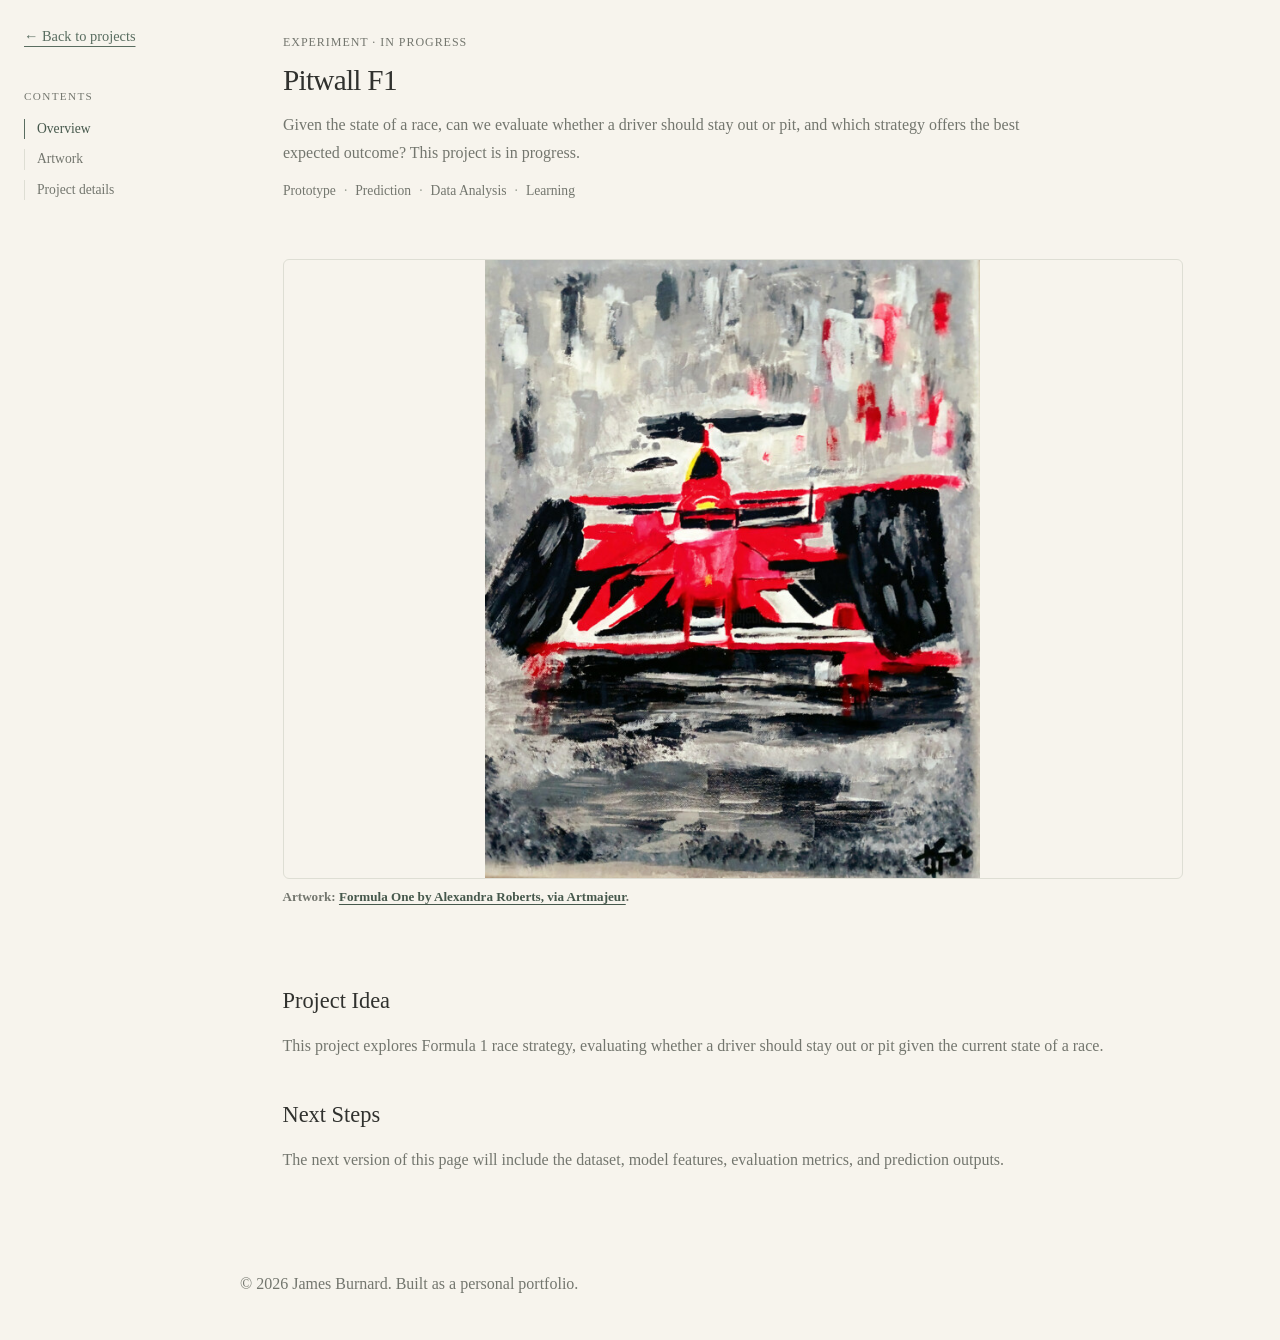
==== commit 5346a723: "Unify research project layouts and publish native write-ups" ====
--- a/projects/aston-martin/index.html
+++ b/projects/aston-martin/index.html
@@ -4,23 +4,21 @@
     <meta charset="utf-8" />
     <meta name="viewport" content="width=device-width, initial-scale=1" />
     <title>Pitwall F1 | James Burnard</title>
-<link rel="icon" type="image/svg+xml" href="../../favicon.svg" />
+
     <link rel="preconnect" href="https://fonts.googleapis.com" />
     <link rel="preconnect" href="https://fonts.gstatic.com" crossorigin />
     <link href="https://fonts.googleapis.com/css2?family=Inter:wght@400;500;600;700;800&display=swap" rel="stylesheet" />
     <link rel="stylesheet" href="../../styles.css" />
     <link rel="stylesheet" href="../../project-theme.css?v=20261005-statistics-spacing" />
+    <link rel="stylesheet" href="../../research-project.css?v=20261006-credit-research">
 </head>
-  <body class="project-detail-page">
-    <header class="site-header detail-header">
-      <nav class="detail-nav" aria-label="Project navigation">
-        <a href="../../index.html#projects-panel">Back to Projects</a>
-      </nav>
-    </header>
+  <body class="project-detail-page research-detail">
+    <a class="project-back-link" href="../../index.html#projects-panel">← Back to projects</a>
+<aside class="project-contents" aria-label="Project contents"><p class="contents-label">Contents</p><nav aria-label="Project sections"><a href="#project-title">Overview</a><a href="#artwork">Artwork</a><a href="#details">Project details</a></nav></aside>
     <main class="detail-shell">
       <section class="detail-hero">
         <p class="eyebrow">Experiment · In Progress</p>
-        <h1>Pitwall F1</h1>
+        <h1 id="project-title">Pitwall F1</h1>
         <p>
           Given the state of a race, can we evaluate whether a driver should stay out or pit, and which strategy offers the best expected outcome? This project is in progress.
         </p>
@@ -31,7 +29,7 @@
           <span>Learning</span>
         </div>
       </section>
-      <section class="detail-section">
+      <section class="detail-section" id="artwork">
         <figure class="detail-image-figure">
           <img class="detail-wide-image" src="../../assets/pitwall-f1-cover.jpg" alt="Painting of a red Formula 1 race car" />
           <figcaption class="image-credit">
@@ -39,7 +37,7 @@
           </figcaption>
         </figure>
       </section>
-      <section class="detail-section detail-grid">
+      <section class="detail-section detail-grid" id="details">
         <article>
           <h2>Project Idea</h2>
           <p>
@@ -58,5 +56,6 @@
     <footer class="site-footer">
       <p>© 2026 James Burnard. Built as a personal portfolio.</p>
     </footer>
+  <script src="../baltimore/baltimore-contents.js?v=20261006-credit-research"></script>
   </body>
 </html>
--- a/styles.css
+++ b/styles.css
@@ -3506,3 +3506,21 @@
   margin-inline: auto;
   text-align: left;
 }
+
+/* Keep navigation geometry identical across tabs and reserve scrollbar space. */
+html {
+  scrollbar-gutter: stable;
+}
+
+.editorial-home[data-active-tab] .site-header {
+  padding: 12px clamp(20px, 4vw, 52px);
+  align-items: center;
+  justify-content: flex-end;
+}
+
+@media (min-width: 701px) {
+  .editorial-home[data-active-tab] .site-header {
+    padding-top: 4px;
+    padding-bottom: 4px;
+  }
+}
--- a/research-project.css
+++ b/research-project.css
@@ -0,0 +1,569 @@
+/* Native research article: continuous page scrolling below the explorer. */
+.research-detail .native-writeup {
+  max-width: 900px;
+  margin: 56px auto 0;
+  padding-top: 40px;
+}
+
+.writeup-heading { max-width: 820px; margin: 0 auto 40px; }
+.writeup-heading h2 {
+  margin: 12px 0;
+  font-size: clamp(1.65rem, 3vw, 2.2rem);
+  line-height: 1.25;
+  font-weight: 500;
+}
+.writeup-byline { color: var(--muted); margin: 0; }
+.writeup-prose {
+  --paragraph-gap: 20px;
+  --figure-gap: 32px;
+  --section-gap: 40px;
+  display: flex;
+  flex-direction: column;
+  font-size: 1rem;
+  line-height: 1.8;
+}
+.writeup-prose > p, .writeup-prose > h3 {
+  width: 100%;
+  max-width: 820px;
+  margin-inline: auto;
+}
+.writeup-prose > p { margin-block: 0; }
+.writeup-prose > p + p { margin-top: var(--paragraph-gap); }
+.writeup-prose > h3 {
+  margin-block: var(--section-gap) 16px;
+  font-size: 1.4rem;
+  line-height: 1.3;
+  font-weight: 500;
+}
+.writeup-prose > h3:first-child { margin-top: 0; }
+.writeup-prose a { color: var(--accent); text-underline-offset: 4px; overflow-wrap: anywhere; }
+.writeup-prose > .writeup-figure {
+  width: 100%;
+  margin: var(--figure-gap) 0 0;
+}
+.writeup-prose > .writeup-figure + p,
+.writeup-prose > .writeup-figure + .writeup-figure {
+  margin-top: var(--figure-gap);
+}
+.writeup-figure a { display: block; cursor: zoom-in; }
+.writeup-figure img { display: block; width: 100%; height: auto; }
+.writeup-figure figcaption {
+  max-width: 820px;
+  margin: 16px auto 0;
+  color: var(--muted);
+  font-size: 0.875rem;
+  line-height: 1.65;
+}
+.native-writeup .document-actions { max-width: 820px; margin: 32px auto 0; }
+@media (max-width: 700px) {
+  .research-detail .native-writeup { margin-top: 32px; padding-top: 28px; }
+  .writeup-heading { margin-bottom: 28px; }
+  .writeup-prose {
+    --paragraph-gap: 16px;
+    --figure-gap: 24px;
+    --section-gap: 32px;
+  }
+}
+
+/* Figure 1 has transparent export padding; show only the chart in the article. */
+.population-figure > a {
+  aspect-ratio: 1066 / 669;
+  overflow: hidden;
+}
+
+.population-figure > a > img {
+  margin-top: -13.0394%;
+}
+
+/* Keep project contents available throughout the graph and write-up. */
+.research-detail .detail-header {
+  position: sticky;
+  top: 0;
+  z-index: 20;
+  background: var(--surface);
+  border-bottom: 1px solid var(--line);
+}
+
+.research-detail .detail-section {
+  scroll-margin-top: 88px;
+}
+
+@media (max-width: 700px) {
+  .research-detail .detail-section {
+    scroll-margin-top: 132px;
+  }
+}
+
+/* Persistent contents navigation, independent of page scroll position. */
+.research-detail .detail-header {
+  position: fixed;
+  top: 0;
+  left: 0;
+  right: 0;
+  width: 100%;
+  box-sizing: border-box;
+}
+
+.research-detail .detail-shell {
+  padding-top: 100px;
+}
+
+@media (max-width: 700px) {
+  .research-detail .detail-shell {
+    padding-top: 140px;
+  }
+}
+
+/* A quiet left contents rail, with no full-width header. */
+.project-contents {
+  position: fixed;
+  top: 48px;
+  left: max(24px, calc((100vw - 1400px) / 2));
+  width: 180px;
+  max-height: calc(100dvh - 80px);
+  overflow-y: auto;
+  padding-right: 12px;
+  font-size: 0.85rem;
+  line-height: 1.5;
+  scrollbar-width: thin;
+}
+.contents-back { color: var(--muted); text-decoration: none; }
+.contents-label {
+  margin: 32px 0 14px;
+  color: var(--muted);
+  text-transform: uppercase;
+  letter-spacing: 0.12em;
+  font-size: 0.7rem;
+}
+.project-contents nav { display: grid; gap: 10px; }
+.project-contents nav a {
+  padding-left: 12px;
+  border-left: 1px solid var(--line);
+  color: var(--muted);
+  text-decoration: none;
+}
+.project-contents nav a:hover,
+.project-contents nav a[aria-current="location"] {
+  color: var(--accent-dark);
+  border-left-color: var(--accent);
+}
+.research-detail .detail-shell {
+  width: min(1120px, calc(100% - 280px));
+  margin-left: max(240px, calc((100vw - 1400px) / 2 + 240px));
+  margin-right: 40px;
+  padding-top: 48px;
+}
+.research-detail .detail-section,
+.research-detail .writeup-prose h3,
+.research-detail #project-title { scroll-margin-top: 32px; }
+.research-detail .site-footer {
+  width: auto;
+  margin-left: max(240px, calc((100vw - 1400px) / 2 + 240px));
+}
+@media (max-width: 900px) {
+  .project-contents { width: 140px; left: 16px; font-size: 0.8rem; }
+  .research-detail .detail-shell {
+    width: calc(100% - 200px);
+    margin-left: 176px;
+    margin-right: 24px;
+  }
+  .research-detail .site-footer { margin-left: 176px; }
+}
+@media (max-width: 600px) {
+  .project-contents {
+    top: 0;
+    left: 0;
+    width: 100%;
+    max-height: 90px;
+    padding: 10px 16px;
+    box-sizing: border-box;
+    background: var(--surface);
+    z-index: 20;
+    border-bottom: 1px solid var(--line);
+  }
+  .contents-label { display: none; }
+  .project-contents nav {
+    display: flex;
+    gap: 16px;
+    overflow-x: auto;
+    margin-top: 8px;
+    padding-bottom: 4px;
+  }
+  .project-contents nav a { white-space: nowrap; padding-left: 0; border-left: 0; }
+  .research-detail .detail-shell {
+    width: calc(100% - 32px);
+    margin-inline: auto;
+    padding-top: 112px;
+  }
+  .research-detail .detail-section,
+  .research-detail .writeup-prose h3,
+  .research-detail #project-title { scroll-margin-top: 112px; }
+  .research-detail .site-footer { margin-inline: 16px; }
+}
+
+/* Keep the rail brief until the reader opens the write-up contents. */
+.writeup-contents summary {
+  display: flex;
+  align-items: baseline;
+  justify-content: space-between;
+  gap: 12px;
+  padding-left: 12px;
+  border-left: 1px solid var(--line);
+  color: var(--muted);
+  cursor: pointer;
+  list-style: none;
+}
+.writeup-contents summary::-webkit-details-marker { display: none; }
+.writeup-contents summary::after { content: "+"; }
+.writeup-contents[open] summary::after { content: "−"; }
+.writeup-contents summary:hover,
+.writeup-contents[open] summary { color: var(--accent-dark); }
+.writeup-contents summary:focus-visible {
+  outline: 2px solid var(--accent);
+  outline-offset: 4px;
+}
+.writeup-contents-links {
+  display: grid;
+  gap: 10px;
+  padding: 14px 0 0 12px;
+  font-size: 0.8rem;
+}
+@media (max-width: 600px) {
+  .project-contents:has(.writeup-contents[open]) {
+    max-height: min(55dvh, 380px);
+    overflow-y: auto;
+  }
+  .project-contents nav { align-items: flex-start; }
+  .writeup-contents summary { padding-left: 0; border: 0; }
+  .writeup-contents-links { padding-left: 0; }
+}
+
+/* Separate the return link from the contents rail. */
+.project-back-link {
+  position: fixed;
+  top: 24px;
+  left: max(24px, calc((100vw - 1400px) / 2));
+  z-index: 25;
+  color: var(--accent);
+  font-size: 0.9rem;
+  text-decoration: underline;
+  text-decoration-thickness: 1px;
+  text-underline-offset: 5px;
+}
+.project-contents { top: 88px; max-height: calc(100dvh - 120px); }
+.contents-label { margin-top: 0; }
+@media (max-width: 900px) {
+  .project-back-link { left: 16px; }
+}
+@media (max-width: 600px) {
+  .project-back-link { top: 12px; }
+  .project-contents { top: 40px; max-height: 50px; }
+  .project-contents nav { margin-top: 0; }
+  .project-contents:has(.writeup-contents[open]) { max-height: min(50dvh, 340px); }
+  .project-back-link { background: var(--surface); }
+}
+
+/* Research scope reads as a quiet summary rather than a row of callouts. */
+.scope-heading { max-width: 820px; margin-bottom: 24px; }
+.scope-heading h2 {
+  margin: 0 0 8px;
+  font-size: 1.5rem;
+  line-height: 1.3;
+  font-weight: 500;
+}
+.scope-heading p { margin: 0; color: var(--muted); font-size: 0.95rem; }
+.research-detail .project-scope .project-metrics {
+  grid-template-columns: repeat(auto-fit, minmax(min(100%, 150px), 1fr));
+  gap: 24px;
+}
+.research-detail .project-scope .project-metric {
+  border: 0;
+  border-top: 1px solid var(--line);
+  padding-top: 12px;
+}
+.research-detail .project-scope .project-metric strong {
+  font-size: 1.8rem;
+  font-weight: 500;
+  line-height: 1.2;
+  font-variant-numeric: tabular-nums;
+  color: var(--ink);
+}
+.research-detail .project-scope .project-metric span {
+  margin-top: 8px;
+  color: var(--muted);
+  font-size: 0.85rem;
+  font-weight: 400;
+  line-height: 1.6;
+}
+
+/* A shared outer measure aligns every major project section. */
+.research-detail .detail-hero,
+.research-detail .detail-section {
+  width: 100%;
+  max-width: 900px;
+  box-sizing: border-box;
+  margin-inline: auto;
+}
+
+.research-detail .detail-hero h1 {
+  max-width: none;
+}
+
+/* Compact overview and explorer preserve the article's scrolling rhythm. */
+.research-detail .detail-hero { container-type: inline-size; }
+.research-detail .detail-hero h1 {
+  font-size: clamp(1.2rem, 3.25cqi, 1.85rem);
+  line-height: 1.3;
+  letter-spacing: -0.025em;
+}
+.research-detail #network .tall-frame iframe {
+  height: clamp(440px, 66vh, 600px);
+  min-height: 0;
+}
+.research-detail #network .section-heading { margin-bottom: 20px; }
+.network-open-link {
+  margin: 12px 0 0;
+  font-size: 0.85rem;
+}
+.network-open-link a {
+  color: var(--accent);
+  text-decoration-thickness: 1px;
+  text-underline-offset: 4px;
+}
+@media (max-width: 600px) {
+  .research-detail .detail-hero h1 { font-size: 1.75rem; }
+  .research-detail #network .tall-frame iframe { height: 500px; }
+}
+
+/* Let the overview and scope flow without stacked separators. */
+.research-detail .detail-shell { padding-top: 32px; }
+.research-detail .detail-hero { margin-bottom: 0; }
+.research-detail .detail-hero .eyebrow { margin: 0 0 8px; }
+.research-detail .detail-hero h1 { margin: 0; }
+.research-detail .detail-hero > p:not(.eyebrow) { margin: 12px 0; }
+.research-detail .detail-hero .detail-tags { margin: 12px 0 0; }
+.research-detail .project-scope {
+  margin-top: 28px;
+  padding-top: 0;
+  padding-bottom: 0;
+  border-top: 0;
+}
+.research-detail .project-scope .project-metric { border-top: 0; padding-top: 0; }
+.research-detail .scope-heading { margin-bottom: 16px; }
+.research-detail #network { margin-top: 28px; padding-top: 24px; }
+@media (max-width: 600px) {
+  .research-detail .detail-shell { padding-top: 112px; }
+}
+
+/* An academic opening: title, research question context, and the essential scale. */
+.research-detail .detail-hero .project-summary {
+  max-width: none;
+  margin: 12px 0 0;
+  font-size: 1rem;
+  line-height: 1.65;
+  color: var(--muted);
+}
+.scope-accessible-title {
+  position: absolute;
+  width: 1px;
+  height: 1px;
+  margin: -1px;
+  padding: 0;
+  overflow: hidden;
+  clip-path: inset(50%);
+  white-space: nowrap;
+}
+.research-detail .project-scope { margin-top: 24px; }
+.research-detail .project-scope .project-metrics { gap: 20px; }
+.research-detail .project-scope .project-metric strong {
+  font-size: 1.6rem;
+  line-height: 1.2;
+}
+.research-detail .project-scope .project-metric span {
+  margin-top: 5px;
+  font-size: 0.8rem;
+  line-height: 1.45;
+}
+.research-detail #network {
+  margin-top: 28px;
+  padding-top: 0;
+  border-top: 0;
+}
+
+/* Equal columns keep all five scope figures on a consistent baseline. */
+.research-detail .project-scope .project-metrics {
+  grid-template-columns: repeat(5, minmax(0, 1fr));
+  gap: 16px;
+  align-items: start;
+}
+.research-detail .project-scope .project-metric {
+  min-width: 0;
+  padding: 0;
+}
+.research-detail .project-scope .project-metric strong {
+  display: block;
+  white-space: nowrap;
+  font-size: clamp(1.25rem, 2vw, 1.6rem);
+}
+@media (max-width: 900px) {
+  .research-detail .project-scope .project-metrics {
+    grid-template-columns: repeat(3, minmax(0, 1fr));
+    gap: 20px 16px;
+  }
+}
+@media (max-width: 420px) {
+  .research-detail .project-scope .project-metrics {
+    grid-template-columns: repeat(2, minmax(0, 1fr));
+  }
+}
+
+/* Center each scope statistic in an identical cell for even visual spacing. */
+.research-detail .project-scope .project-metrics {
+  gap: 24px 12px;
+}
+.research-detail .project-scope .project-metric {
+  display: grid;
+  grid-template-rows: auto 1fr;
+  justify-items: center;
+  align-content: start;
+  row-gap: 8px;
+  text-align: center;
+}
+.research-detail .project-scope .project-metric strong {
+  margin: 0;
+  line-height: 1.2;
+}
+.research-detail .project-scope .project-metric span {
+  display: block;
+  width: 100%;
+  max-width: 145px;
+  margin: 0;
+  line-height: 1.5;
+  font-size: 0.8rem;
+}
+
+.writeup-prose > ul, .writeup-prose > ol { width: 100%; max-width: 820px; box-sizing: border-box; margin: 0 auto 20px; padding-left: 24px; }
+.writeup-prose li p { margin: 0 0 8px; }
+
+.plot-instructions { margin: 0 0 12px; font-size: 0.8rem; color: var(--muted); }
+
+/* Identical, borderless framing on both research pages. */
+.research-detail .detail-section { border: 0; border-radius: 0; background: transparent; }
+
+/* Clear inherited section padding so both pages share the title's outer edges. */
+.research-detail .detail-section {
+  padding-left: 0;
+  padding-right: 0;
+}
+.research-detail #network .interactive-frame {
+  width: 100%;
+  box-sizing: border-box;
+}
+
+/* One shared content measure for research titles, figures, and prose. */
+.research-detail {
+  --research-content-width: 900px;
+}
+.research-detail .detail-hero,
+.research-detail .detail-section,
+.research-detail .native-writeup {
+  width: 100%;
+  max-width: var(--research-content-width);
+  margin-inline: auto;
+}
+.research-detail .writeup-heading,
+.research-detail .writeup-prose,
+.research-detail .writeup-prose > p,
+.research-detail .writeup-prose > h3,
+.research-detail .writeup-prose > ul,
+.research-detail .writeup-prose > ol,
+.research-detail .writeup-figure figcaption,
+.research-detail .native-writeup .document-actions {
+  width: 100%;
+  max-width: none;
+  box-sizing: border-box;
+  margin-left: 0;
+  margin-right: 0;
+}
+.research-detail .native-writeup {
+  margin-top: 40px;
+  padding-top: 24px;
+}
+.research-detail .writeup-heading { margin-bottom: 32px; }
+@media (max-width: 700px) {
+  .research-detail .native-writeup { margin-top: 28px; padding-top: 16px; }
+  .research-detail .writeup-heading { margin-bottom: 24px; }
+}
+
+/* A quiet next read at the end of each research page. */
+.research-detail .related-project {
+  width: 100%;
+  max-width: var(--research-content-width);
+  box-sizing: border-box;
+  margin: 40px auto 0;
+  padding-top: 20px;
+  border-top: 1px solid var(--line);
+  display: grid;
+  gap: 8px;
+}
+.related-project > span {
+  color: var(--muted);
+  font-size: 0.75rem;
+  letter-spacing: 0.06em;
+  text-transform: uppercase;
+}
+.related-project a {
+  justify-self: start;
+  color: var(--accent);
+  font-size: 1rem;
+  text-decoration: underline;
+  text-decoration-thickness: 1px;
+  text-underline-offset: 5px;
+}
+.related-project a:hover { color: var(--ink); }
+
+/* Make the related research link a clear, restrained call to action. */
+.related-project a {
+  display: inline-flex;
+  align-items: center;
+  gap: 20px;
+  padding: 12px 16px;
+  border: 1px solid #bfc9b9;
+  border-radius: 3px;
+  background: #f0f2ea;
+  color: var(--accent-dark);
+  font-size: 1.05rem;
+  text-decoration: none;
+}
+.related-project a > span { font-size: 1.35rem; }
+.related-project a:hover { background: #e7ecdf; border-color: var(--accent); }
+
+/* The same editorial measure extends to every portfolio project. */
+.research-detail .detail-grid {
+  grid-template-columns: minmax(0, 1fr);
+  gap: 40px;
+}
+.research-detail .detail-grid article > h2 {
+  margin: 0 0 16px;
+  font-size: 1.4rem;
+  font-weight: 500;
+  line-height: 1.3;
+}
+.research-detail .detail-grid article > p {
+  font-size: 1rem;
+  line-height: 1.8;
+}
+.research-detail .detail-grid article > p + p { margin-top: 20px; }
+.research-detail .project-scope .four-metrics {
+  grid-template-columns: repeat(4, minmax(0, 1fr));
+}
+.credit-source-links {
+  display: flex;
+  flex-wrap: wrap;
+  gap: 16px 28px;
+}
+@media (max-width: 700px) {
+  .research-detail .project-scope .four-metrics {
+    grid-template-columns: repeat(2, minmax(0, 1fr));
+  }
+}
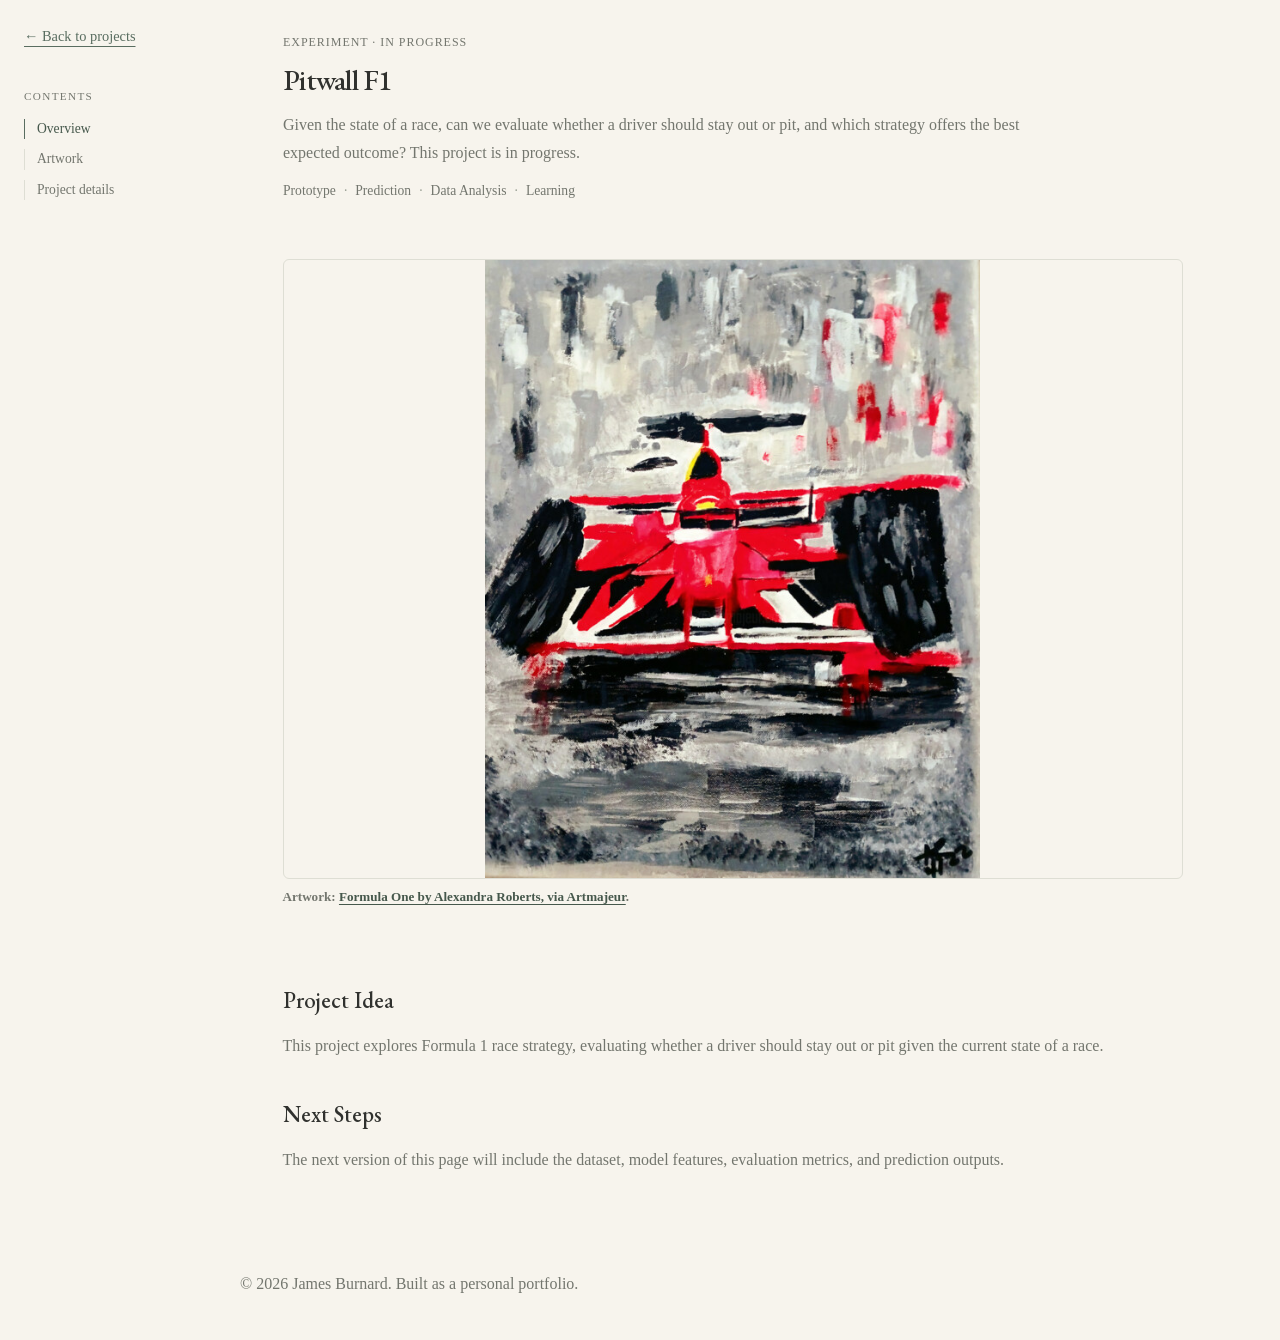
==== commit 4d4f99c4: "Use EB Garamond consistently for website headings" ====
--- a/projects/aston-martin/index.html
+++ b/projects/aston-martin/index.html
@@ -11,6 +11,7 @@
     <link rel="stylesheet" href="../../styles.css" />
     <link rel="stylesheet" href="../../project-theme.css?v=20261005-statistics-spacing" />
     <link rel="stylesheet" href="../../research-project.css?v=20261006-credit-research">
+    <link rel="stylesheet" href="../../heading-font.css?v=20261008-eb-garamond" />
 </head>
   <body class="project-detail-page research-detail">
     <a class="project-back-link" href="../../index.html#projects-panel">← Back to projects</a>
--- a/research-project.css
+++ b/research-project.css
@@ -567,3 +567,17 @@
     grid-template-columns: repeat(2, minmax(0, 1fr));
   }
 }
+
+/* Credit access has one title and a continuous opening into the article. */
+.credit-detail .detail-hero > .writeup-byline {
+  margin: 12px 0 0;
+  font-size: 0.875rem;
+  line-height: 1.6;
+}
+.credit-detail #writeup.native-writeup {
+  margin-top: 32px;
+  padding-top: 0;
+}
+@media (max-width: 700px) {
+  .credit-detail #writeup.native-writeup { margin-top: 24px; }
+}
--- a/heading-font.css
+++ b/heading-font.css
@@ -0,0 +1,12 @@
+/* EB Garamond is served locally; body text retains the existing editorial serif. */
+@font-face {
+  font-family: "EB Garamond";
+  font-style: normal;
+  font-weight: 400 700;
+  font-display: swap;
+  src: url("assets/fonts/eb-garamond-latin.woff2") format("woff2");
+}
+/* Override legacy heading selectors consistently without changing their size or weight. */
+:is(.editorial-home, .project-detail-page) :is(h1, h2, h3, h4, h5, h6) {
+  font-family: "EB Garamond", Georgia, "Times New Roman", serif !important;
+}
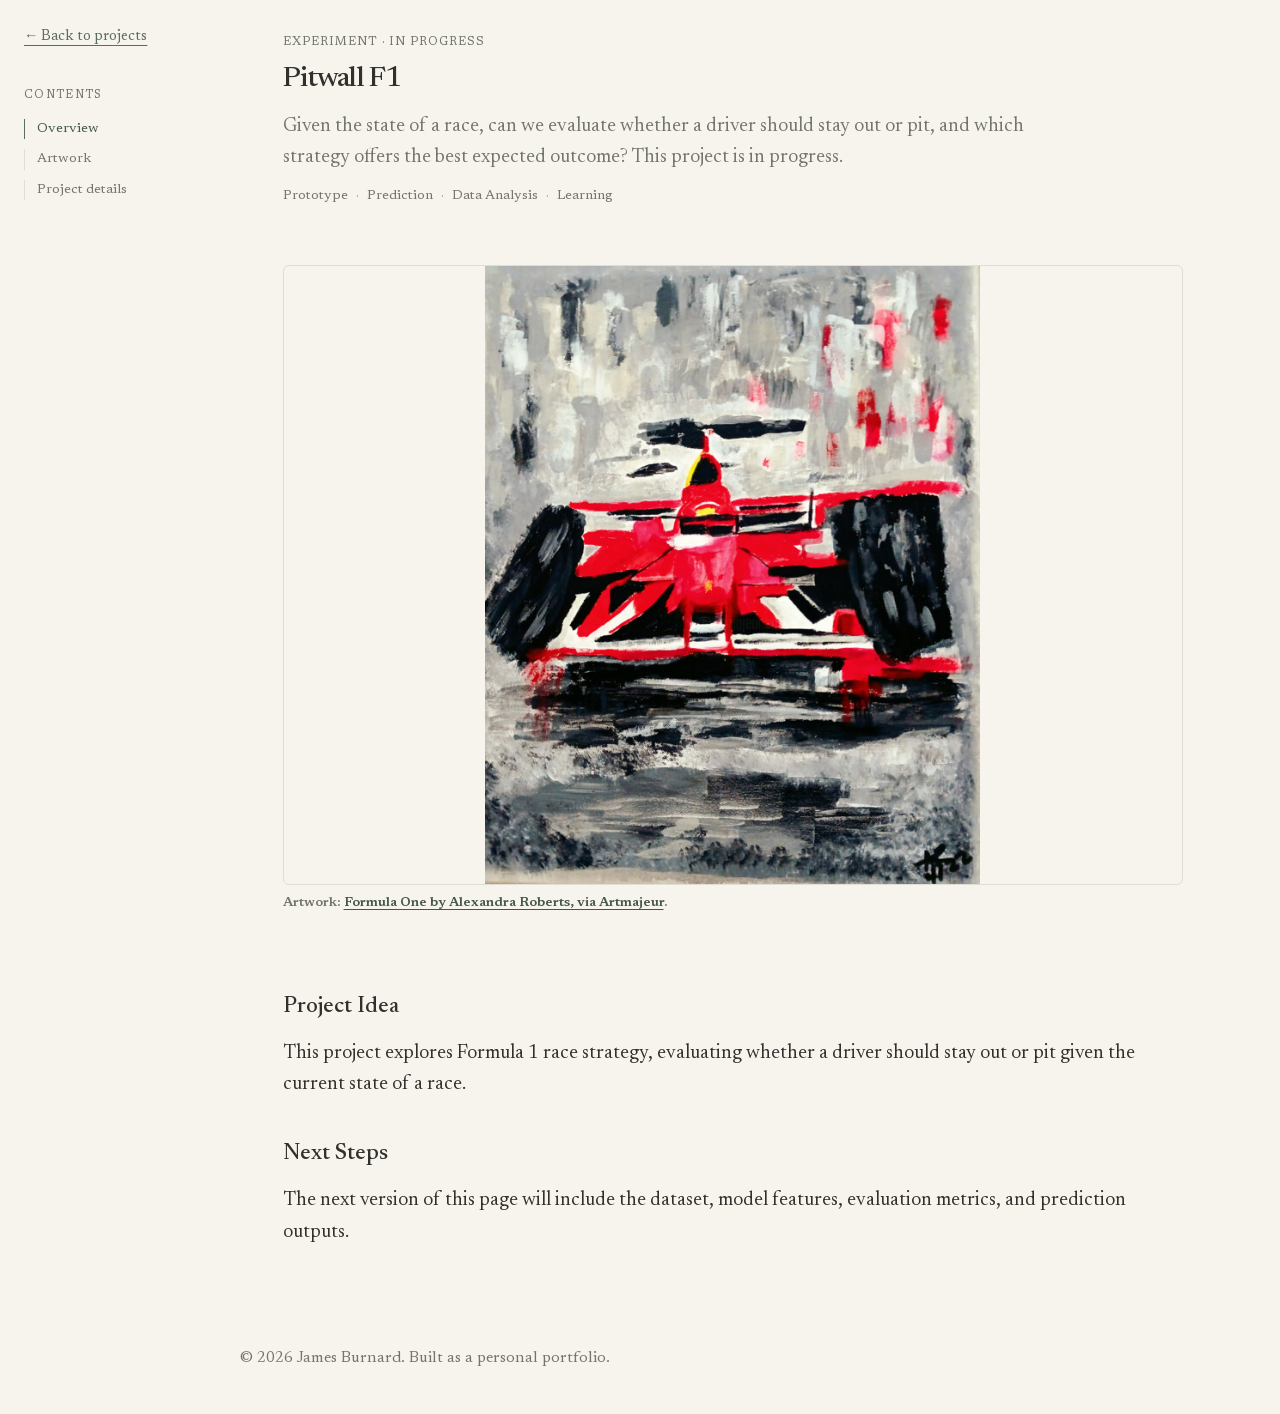
==== commit 9df5802f: "Refine portfolio typography, responsive photography, and experience navigation" ====
--- a/projects/aston-martin/index.html
+++ b/projects/aston-martin/index.html
@@ -11,7 +11,7 @@
     <link rel="stylesheet" href="../../styles.css" />
     <link rel="stylesheet" href="../../project-theme.css?v=20261005-statistics-spacing" />
     <link rel="stylesheet" href="../../research-project.css?v=20261006-credit-research">
-    <link rel="stylesheet" href="../../heading-font.css?v=20261008-eb-garamond" />
+    <link rel="stylesheet" href="../../heading-font.css?v=20261008-charcoal-prose-preview" />
 </head>
   <body class="project-detail-page research-detail">
     <a class="project-back-link" href="../../index.html#projects-panel">← Back to projects</a>
--- a/heading-font.css
+++ b/heading-font.css
@@ -1,12 +1,48 @@
-/* EB Garamond is served locally; body text retains the existing editorial serif. */
+/* Local typography trial: the Newsreader pairing used by the reference homepage. */
 @font-face {
-  font-family: "EB Garamond";
+  font-family: "Newsreader";
   font-style: normal;
   font-weight: 400 700;
   font-display: swap;
-  src: url("assets/fonts/eb-garamond-latin.woff2") format("woff2");
+  src: url("assets/fonts/newsreader-normal-latin.woff2") format("woff2");
 }
-/* Override legacy heading selectors consistently without changing their size or weight. */
-:is(.editorial-home, .project-detail-page) :is(h1, h2, h3, h4, h5, h6) {
-  font-family: "EB Garamond", Georgia, "Times New Roman", serif !important;
+@font-face {
+  font-family: "Newsreader";
+  font-style: italic;
+  font-weight: 400 700;
+  font-display: swap;
+  src: url("assets/fonts/newsreader-italic-latin.woff2") format("woff2");
 }
+:is(body.editorial-home, body.project-detail-page),
+:is(.editorial-home, .project-detail-page) :is(h1, h2, h3, h4, h5, h6, p, a, span, button, label, li, summary, figcaption, th, td, input, select, textarea) {
+  font-family: "Newsreader", Georgia, serif !important;
+  font-optical-sizing: auto;
+}
+:is(body.editorial-home, body.project-detail-page) {
+  -webkit-font-smoothing: antialiased;
+  text-rendering: optimizeLegibility;
+}
+.editorial-home #page-title,
+.editorial-home :is(#experience-panel, #projects-panel) > .section-heading h2 {
+  font-weight: 600;
+  letter-spacing: -0.018em;
+  line-height: 1.05;
+}
+/* Local comparison: the same 19.5px reading size across portfolio prose. */
+.editorial-home #experience-panel .experience-card p:not(.experience-tools),
+.editorial-home #experience-panel .coursework-card > p,
+.editorial-home #projects-panel .project-card > p,
+.project-detail-page .detail-hero > p:not(.eyebrow):not(.writeup-byline),
+.project-detail-page .detail-section p:not(.eyebrow):not(.writeup-byline):not(.network-open-link):not(.plot-instructions),
+.project-detail-page .writeup-prose > p {
+  font-size: 19.5px;
+  line-height: 1.6;
+}
+/* Research prose shares the About biography's charcoal; captions retain their muted tone. */
+.project-detail-page .writeup-prose,
+.project-detail-page .writeup-prose > p,
+.project-detail-page .writeup-prose > ul,
+.project-detail-page .writeup-prose > ol,
+.project-detail-page .detail-grid article > p {
+  color: #30312e;
+}
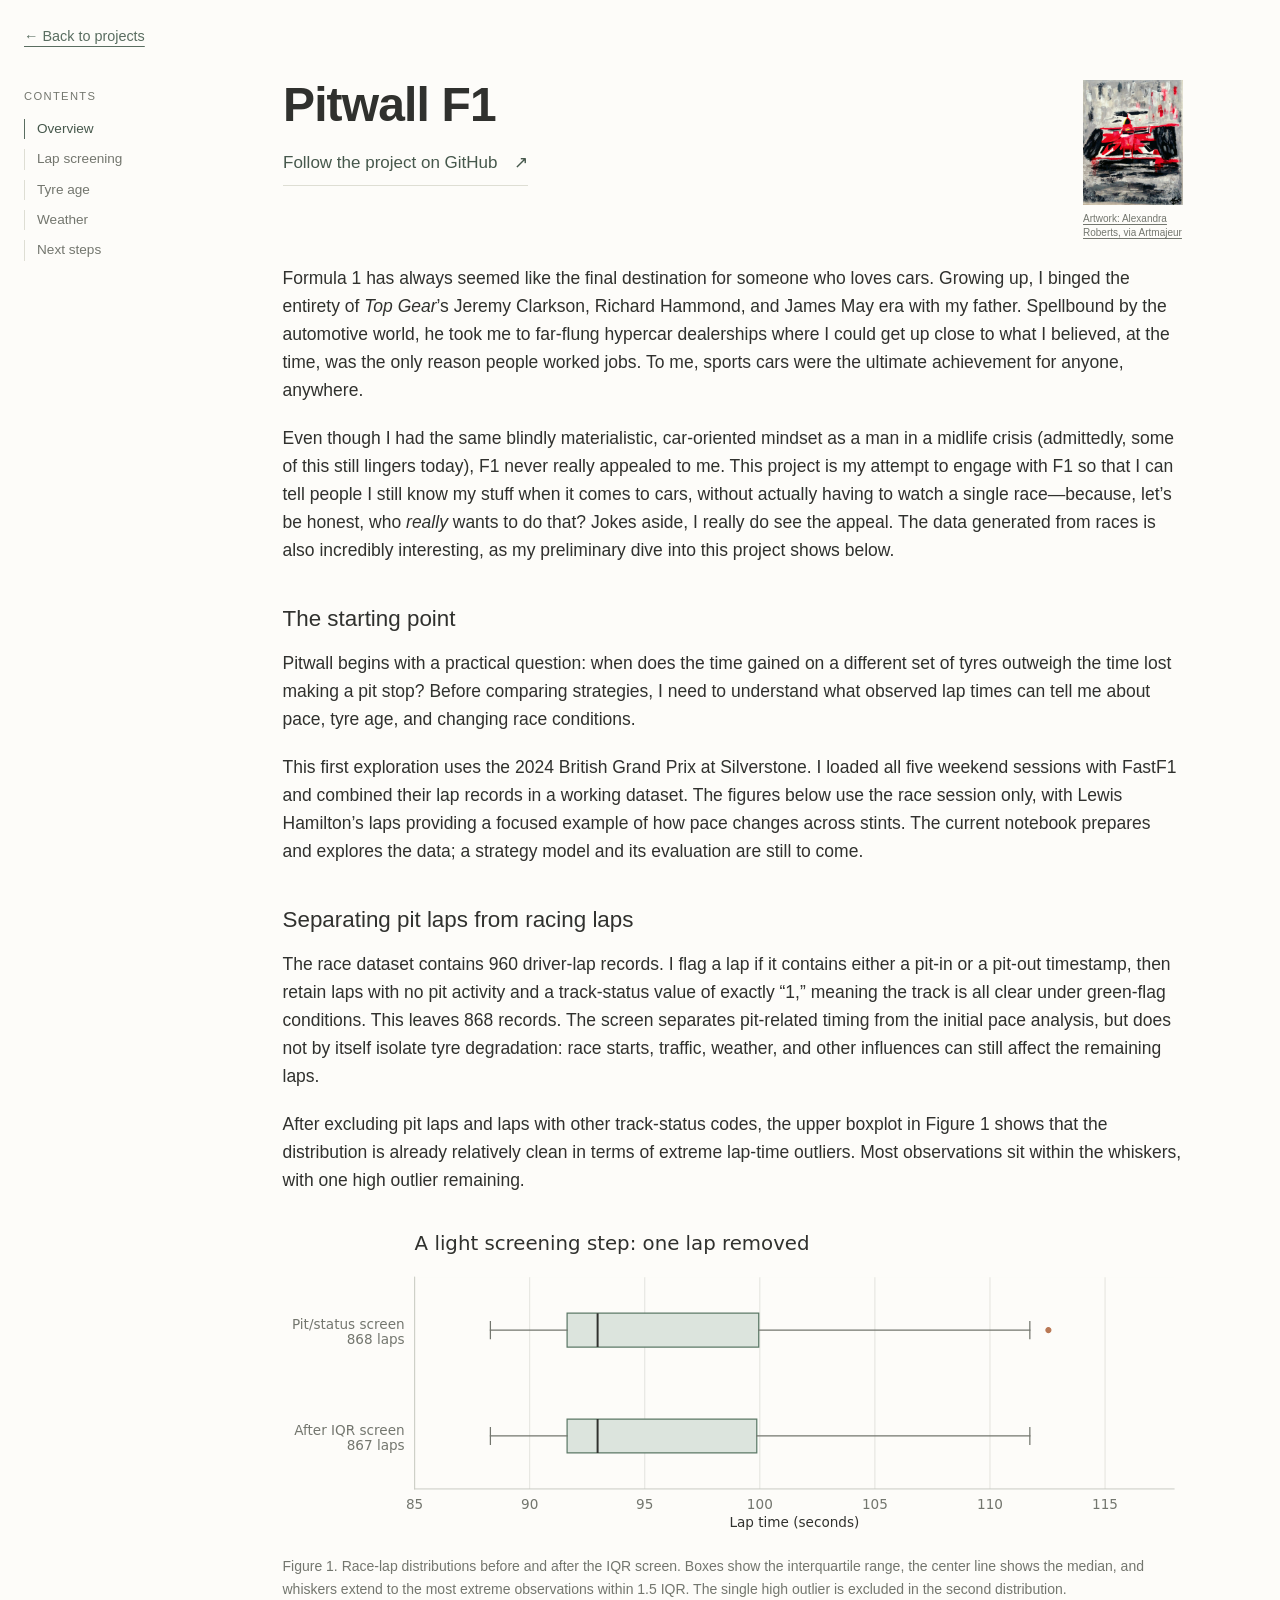
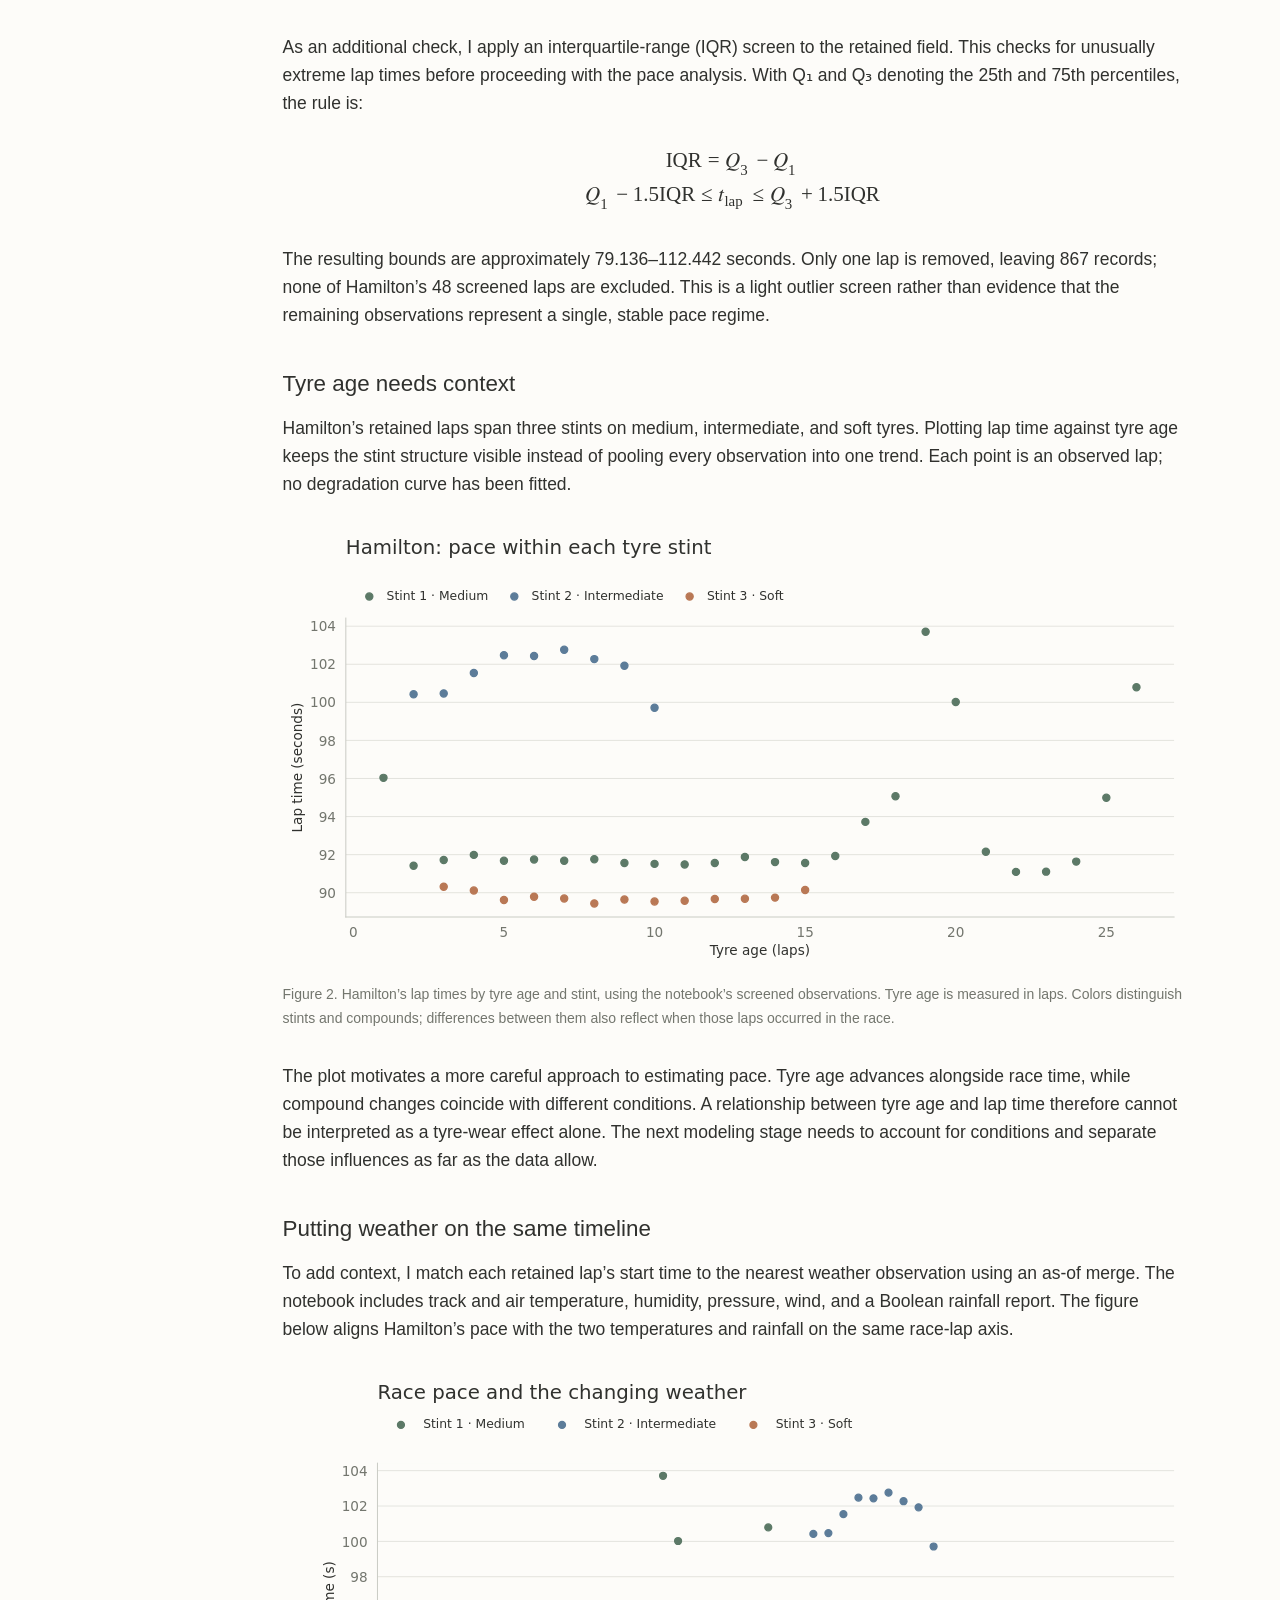
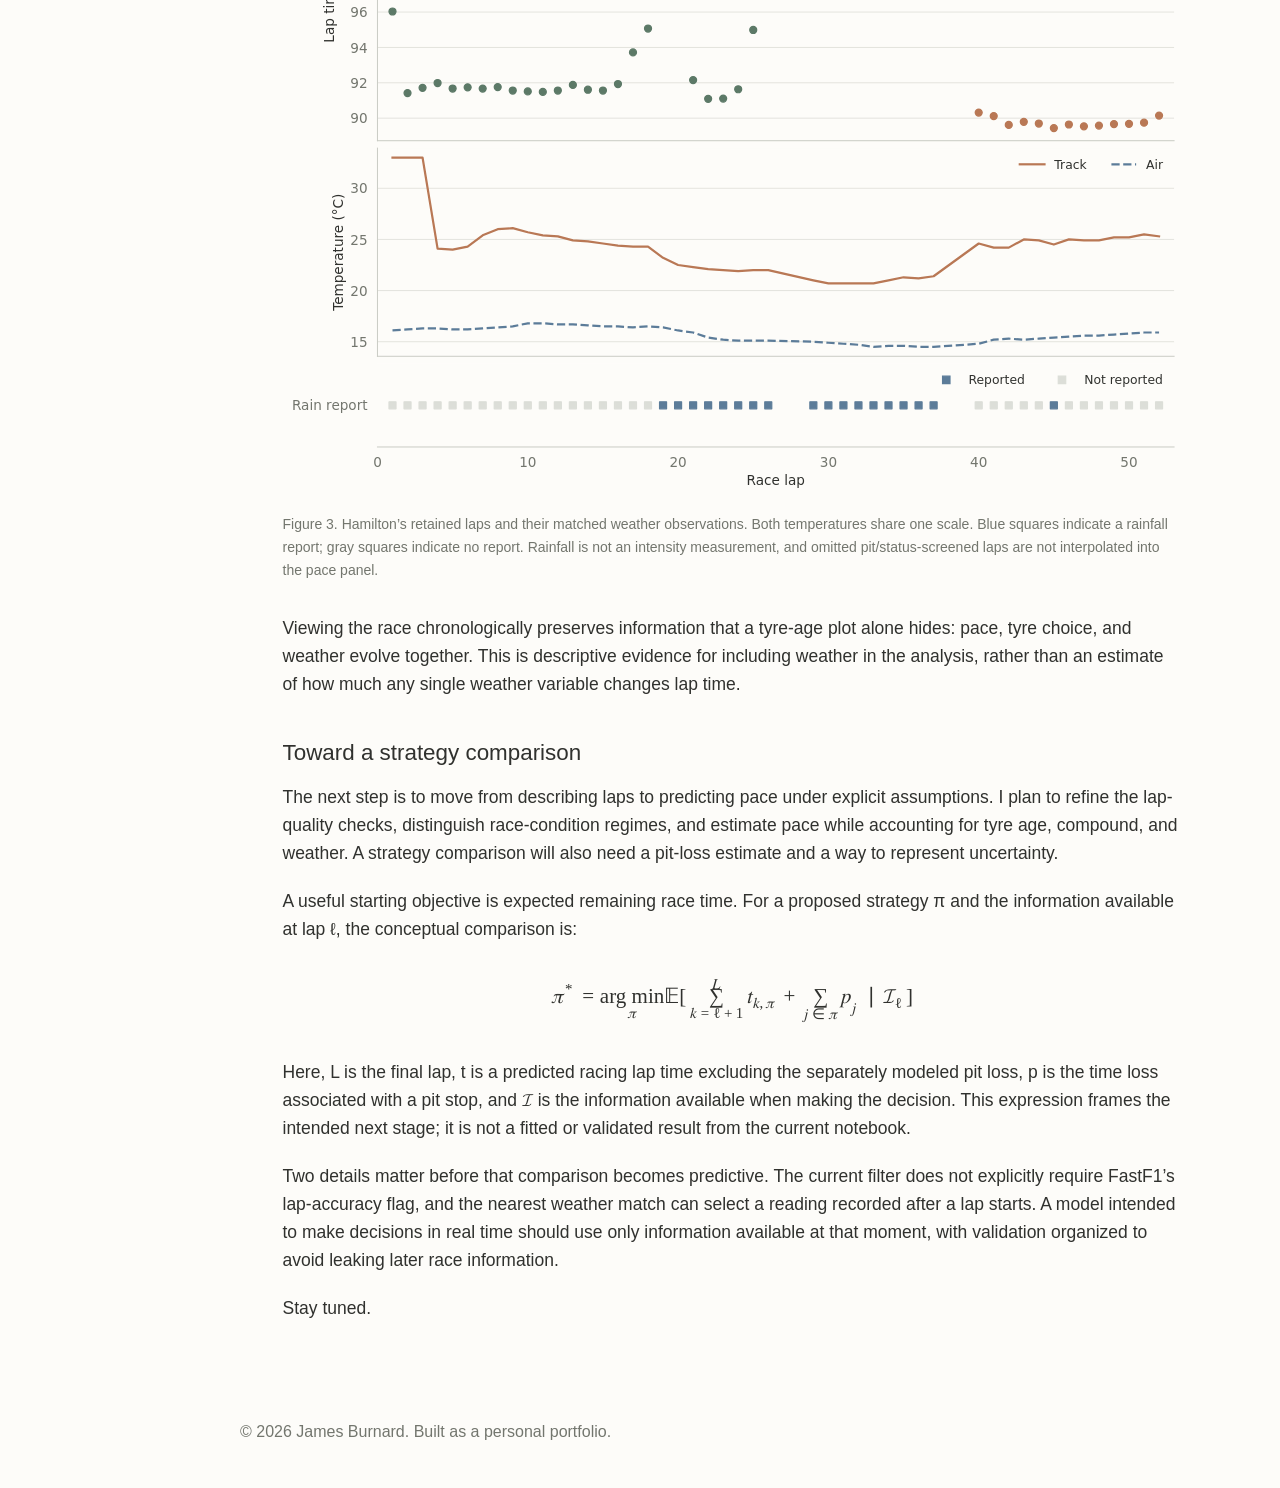
==== commit dafe666b: "Add Pitwall research progress and refine site typography and ivory theme" ====
--- a/projects/aston-martin/index.html
+++ b/projects/aston-martin/index.html
@@ -9,54 +9,77 @@
     <link rel="preconnect" href="https://fonts.gstatic.com" crossorigin />
     <link href="https://fonts.googleapis.com/css2?family=Inter:wght@400;500;600;700;800&display=swap" rel="stylesheet" />
     <link rel="stylesheet" href="../../styles.css" />
-    <link rel="stylesheet" href="../../project-theme.css?v=20261005-statistics-spacing" />
+    <link rel="stylesheet" href="../../project-theme.css?v=20261009-brighter-ivory" />
     <link rel="stylesheet" href="../../research-project.css?v=20261006-credit-research">
-    <link rel="stylesheet" href="../../heading-font.css?v=20261008-charcoal-prose-preview" />
+    <link rel="stylesheet" href="../../heading-font.css?v=20261009-writeups-17-5" />
+    <link rel="stylesheet" href="pitwall-editorial.css?v=20261009-ivory-compact" />
 </head>
-  <body class="project-detail-page research-detail">
+  <body class="project-detail-page research-detail pitwall-detail">
     <a class="project-back-link" href="../../index.html#projects-panel">← Back to projects</a>
-<aside class="project-contents" aria-label="Project contents"><p class="contents-label">Contents</p><nav aria-label="Project sections"><a href="#project-title">Overview</a><a href="#artwork">Artwork</a><a href="#details">Project details</a></nav></aside>
+    <aside class="project-contents" aria-label="Project contents">
+      <p class="contents-label">Contents</p>
+      <nav aria-label="Project sections">
+        <a href="#project-title">Overview</a>
+        <a href="#lap-screening">Lap screening</a>
+        <a href="#tyre-age">Tyre age</a>
+        <a href="#weather-context">Weather</a>
+        <a href="#next-steps">Next steps</a>
+      </nav>
+    </aside>
     <main class="detail-shell">
-      <section class="detail-hero">
-        <p class="eyebrow">Experiment · In Progress</p>
-        <h1 id="project-title">Pitwall F1</h1>
-        <p>
-          Given the state of a race, can we evaluate whether a driver should stay out or pit, and which strategy offers the best expected outcome? This project is in progress.
-        </p>
-        <div class="project-tags detail-tags">
-          <span>Prototype</span>
-          <span>Prediction</span>
-          <span>Data Analysis</span>
-          <span>Learning</span>
+      <section class="detail-hero pitwall-header" aria-labelledby="project-title">
+        <div class="pitwall-header-copy">
+          <h1 id="project-title">Pitwall F1</h1>
+          <a class="pitwall-progress-link" href="https://github.com/JamesBurnard1/Pitwall-F1" target="_blank" rel="noopener noreferrer">
+            Follow the project on GitHub <span aria-hidden="true">↗</span>
+          </a>
         </div>
-      </section>
-      <section class="detail-section" id="artwork">
-        <figure class="detail-image-figure">
-          <img class="detail-wide-image" src="../../assets/pitwall-f1-cover.jpg" alt="Painting of a red Formula 1 race car" />
-          <figcaption class="image-credit">
-            Artwork: <a href="https://www.artmajeur.com/alexandra-roberts/en/artworks/16069144/formula-one" target="_blank" rel="noopener noreferrer">Formula One by Alexandra Roberts, via Artmajeur</a>.
-          </figcaption>
+        <figure class="pitwall-header-artwork">
+          <img src="../../assets/pitwall-f1-cover.jpg" alt="Painting of a red Formula 1 race car" />
+          <figcaption><a href="https://www.artmajeur.com/alexandra-roberts/en/artworks/16069144/formula-one" target="_blank" rel="noopener noreferrer">Artwork: Alexandra Roberts, via Artmajeur</a></figcaption>
         </figure>
       </section>
-      <section class="detail-section detail-grid" id="details">
-        <article>
-          <h2>Project Idea</h2>
-          <p>
-            This project explores Formula 1 race strategy, evaluating whether a driver should stay out or pit given the current state of a race.
-          </p>
-        </article>
-        <article>
-          <h2>Next Steps</h2>
-          <p>
-            The next version of this page will include the dataset, model
-            features, evaluation metrics, and prediction outputs.
-          </p>
+      <section class="detail-section native-writeup" id="writeup" aria-labelledby="starting-point">
+        <article class="writeup-prose">
+          <p>Formula 1 has always seemed like the final destination for someone who loves cars. Growing up, I binged the entirety of <em>Top Gear</em>’s Jeremy Clarkson, Richard Hammond, and James May era with my father. Spellbound by the automotive world, he took me to far-flung hypercar dealerships where I could get up close to what I believed, at the time, was the only reason people worked jobs. To me, sports cars were the ultimate achievement for anyone, anywhere.</p>
+          <p>Even though I had the same blindly materialistic, car-oriented mindset as a man in a midlife crisis (admittedly, some of this still lingers today), F1 never really appealed to me. This project is my attempt to engage with F1 so that I can tell people I still know my stuff when it comes to cars, without actually having to watch a single race—because, let’s be honest, who <em>really</em> wants to do that? Jokes aside, I really do see the appeal. The data generated from races is also incredibly interesting, as my preliminary dive into this project shows below.</p>
+          <h3 id="starting-point">The starting point</h3>
+          <p>Pitwall begins with a practical question: when does the time gained on a different set of tyres outweigh the time lost making a pit stop? Before comparing strategies, I need to understand what observed lap times can tell me about pace, tyre age, and changing race conditions.</p>
+          <p>This first exploration uses the 2024 British Grand Prix at Silverstone. I loaded all five weekend sessions with FastF1 and combined their lap records in a working dataset. The figures below use the race session only, with Lewis Hamilton’s laps providing a focused example of how pace changes across stints. The current notebook prepares and explores the data; a strategy model and its evaluation are still to come.</p>
+          <h3 id="lap-screening">Separating pit laps from racing laps</h3>
+          <p>The race dataset contains 960 driver-lap records. I flag a lap if it contains either a pit-in or a pit-out timestamp, then retain laps with no pit activity and a track-status value of exactly “1,” meaning the track is all clear under green-flag conditions. This leaves 868 records. The screen separates pit-related timing from the initial pace analysis, but does not by itself isolate tyre degradation: race starts, traffic, weather, and other influences can still affect the remaining laps.</p>
+          <p>After excluding pit laps and laps with other track-status codes, the upper boxplot in Figure 1 shows that the distribution is already relatively clean in terms of extreme lap-time outliers. Most observations sit within the whiskers, with one high outlier remaining.</p>
+          <figure class="writeup-figure"><a href="figures/lap-screening.svg" target="_blank" rel="noopener noreferrer" aria-label="Open Figure 1 at full size"><img src="figures/lap-screening.svg" alt="Two horizontal boxplots comparing 868 pit/status-screened laps with 867 IQR-retained laps; the distributions are nearly identical." /></a><figcaption>Figure 1. Race-lap distributions before and after the IQR screen. Boxes show the interquartile range, the center line shows the median, and whiskers extend to the most extreme observations within 1.5 IQR. The single high outlier is excluded in the second distribution.</figcaption></figure>
+          <p>As an additional check, I apply an interquartile-range (IQR) screen to the retained field. This checks for unusually extreme lap times before proceeding with the pace analysis. With Q₁ and Q₃ denoting the 25th and 75th percentiles, the rule is:</p>
+          <div class="pitwall-equation" aria-label="IQR equals Q3 minus Q1. Retain lap times between Q1 minus 1.5 IQR and Q3 plus 1.5 IQR.">
+            <math display="block"><mrow><mi>IQR</mi><mo>=</mo><msub><mi>Q</mi><mn>3</mn></msub><mo>−</mo><msub><mi>Q</mi><mn>1</mn></msub></mrow></math>
+            <math display="block"><mrow><msub><mi>Q</mi><mn>1</mn></msub><mo>−</mo><mn>1.5</mn><mi>IQR</mi><mo>≤</mo><msub><mi>t</mi><mi>lap</mi></msub><mo>≤</mo><msub><mi>Q</mi><mn>3</mn></msub><mo>+</mo><mn>1.5</mn><mi>IQR</mi></mrow></math>
+          </div>
+          <p>The resulting bounds are approximately 79.136–112.442 seconds. Only one lap is removed, leaving 867 records; none of Hamilton’s 48 screened laps are excluded. This is a light outlier screen rather than evidence that the remaining observations represent a single, stable pace regime.</p>
+
+          <h3 id="tyre-age">Tyre age needs context</h3>
+          <p>Hamilton’s retained laps span three stints on medium, intermediate, and soft tyres. Plotting lap time against tyre age keeps the stint structure visible instead of pooling every observation into one trend. Each point is an observed lap; no degradation curve has been fitted.</p>
+          <figure class="writeup-figure"><a href="figures/hamilton-tyre-age.svg" target="_blank" rel="noopener noreferrer" aria-label="Open Figure 2 at full size"><img src="figures/hamilton-tyre-age.svg" alt="Hamilton lap times plotted against tyre age, with separate colors for medium, intermediate, and soft tyre stints." /></a><figcaption>Figure 2. Hamilton’s lap times by tyre age and stint, using the notebook’s screened observations. Tyre age is measured in laps. Colors distinguish stints and compounds; differences between them also reflect when those laps occurred in the race.</figcaption></figure>
+          <p>The plot motivates a more careful approach to estimating pace. Tyre age advances alongside race time, while compound changes coincide with different conditions. A relationship between tyre age and lap time therefore cannot be interpreted as a tyre-wear effect alone. The next modeling stage needs to account for conditions and separate those influences as far as the data allow.</p>
+          <h3 id="weather-context">Putting weather on the same timeline</h3>
+          <p>To add context, I match each retained lap’s start time to the nearest weather observation using an as-of merge. The notebook includes track and air temperature, humidity, pressure, wind, and a Boolean rainfall report. The figure below aligns Hamilton’s pace with the two temperatures and rainfall on the same race-lap axis.</p>
+          <figure class="writeup-figure"><a href="figures/hamilton-weather.svg" target="_blank" rel="noopener noreferrer" aria-label="Open Figure 3 at full size"><img src="figures/hamilton-weather.svg" alt="Three aligned panels showing Hamilton’s lap times by stint, track and air temperatures on one Celsius scale, and whether rainfall was reported at the nearest matched observation." /></a><figcaption>Figure 3. Hamilton’s retained laps and their matched weather observations. Both temperatures share one scale. Blue squares indicate a rainfall report; gray squares indicate no report. Rainfall is not an intensity measurement, and omitted pit/status-screened laps are not interpolated into the pace panel.</figcaption></figure>
+          <p>Viewing the race chronologically preserves information that a tyre-age plot alone hides: pace, tyre choice, and weather evolve together. This is descriptive evidence for including weather in the analysis, rather than an estimate of how much any single weather variable changes lap time.</p>
+          <h3 id="next-steps">Toward a strategy comparison</h3>
+          <p>The next step is to move from describing laps to predicting pace under explicit assumptions. I plan to refine the lap-quality checks, distinguish race-condition regimes, and estimate pace while accounting for tyre age, compound, and weather. A strategy comparison will also need a pit-loss estimate and a way to represent uncertainty.</p>
+          <p>A useful starting objective is expected remaining race time. For a proposed strategy π and the information available at lap ℓ, the conceptual comparison is:</p>
+          <div class="pitwall-equation" aria-label="Choose the strategy pi that minimizes the expected sum of future lap times plus pit-stop time losses, conditional on information available at lap ell.">
+            <math display="block"><mrow><msup><mi>π</mi><mo>*</mo></msup><mo>=</mo><munder><mtext>arg min</mtext><mi>π</mi></munder><mi>𝔼</mi><mo>[</mo><munderover><mo>∑</mo><mrow><mi>k</mi><mo>=</mo><mi>ℓ</mi><mo>+</mo><mn>1</mn></mrow><mi>L</mi></munderover><msub><mi>t</mi><mrow><mi>k</mi><mo>,</mo><mi>π</mi></mrow></msub><mo>+</mo><munder><mo>∑</mo><mrow><mi>j</mi><mo>∈</mo><mi>π</mi></mrow></munder><msub><mi>p</mi><mi>j</mi></msub><mo>∣</mo><msub><mi>𝓘</mi><mi>ℓ</mi></msub><mo>]</mo></mrow></math>
+          </div>
+          <p>Here, L is the final lap, t is a predicted racing lap time excluding the separately modeled pit loss, p is the time loss associated with a pit stop, and 𝓘 is the information available when making the decision. This expression frames the intended next stage; it is not a fitted or validated result from the current notebook.</p>
+          <p>Two details matter before that comparison becomes predictive. The current filter does not explicitly require FastF1’s lap-accuracy flag, and the nearest weather match can select a reading recorded after a lap starts. A model intended to make decisions in real time should use only information available at that moment, with validation organized to avoid leaking later race information.</p>
+          <p class="pitwall-closing">Stay tuned.</p>
         </article>
       </section>
     </main>
     <footer class="site-footer">
       <p>© 2026 James Burnard. Built as a personal portfolio.</p>
     </footer>
-  <script src="../baltimore/baltimore-contents.js?v=20261006-credit-research"></script>
+    <script src="../baltimore/baltimore-contents.js?v=20261006-credit-research"></script>
   </body>
 </html>
--- a/styles.css
+++ b/styles.css
@@ -2244,7 +2244,7 @@
 
 /* Editorial influence on the original homepage; retain its visual identity. */
 .editorial-home {
-  --surface: #f7f4ed;
+  --surface: #fdfcf9;
   --surface-strong: #fbf9f4;
   --ink: #30312e;
   --muted: #73766e;
--- a/project-theme.css
+++ b/project-theme.css
@@ -1,9 +1,9 @@
 /* Shared editorial framing for project pages; embedded work keeps its own UI. */
 body.project-detail-page,
 body.credit-theme {
-  --surface: #f7f4ed;
+  --surface: #fdfcf9;
   --surface-strong: #fbf9f4;
-  --paper: #f7f4ed;
+  --paper: #fdfcf9;
   --panel: #fbf9f4;
   --ink: #30312e;
   --muted: #73766e;
--- a/heading-font.css
+++ b/heading-font.css
@@ -46,3 +46,18 @@
 .project-detail-page .detail-grid article > p {
   color: #30312e;
 }
+
+/* Project pages share Helvetica across prose, headings, navigation and controls. */
+body.project-detail-page,
+.project-detail-page :is(h1, h2, h3, h4, h5, h6, p, a, span, button, label, li, summary, figcaption, th, td, input, select, textarea, code) {
+  font-family: "Helvetica Neue", Helvetica, Arial, sans-serif !important;
+}
+/* A consistent reading size for project write-ups. */
+.project-detail-page .writeup-prose,
+.project-detail-page .writeup-prose > p,
+.project-detail-page .writeup-prose > ul,
+.project-detail-page .writeup-prose > ol,
+.project-detail-page .detail-section p:not(.eyebrow):not(.writeup-byline):not(.network-open-link):not(.plot-instructions) {
+  font-size: 17.5px;
+  line-height: 1.6;
+}
--- a/projects/aston-martin/pitwall-editorial.css
+++ b/projects/aston-martin/pitwall-editorial.css
@@ -0,0 +1,119 @@
+.pitwall-detail .detail-shell { padding-top: 80px; }
+.pitwall-detail .detail-hero { padding: 0; }
+.pitwall-detail .detail-hero h1 {
+  font-size: clamp(36px, 5vw, 48px);
+  font-weight: 600;
+  letter-spacing: -.018em;
+  line-height: 1.05;
+}
+.pitwall-detail .detail-hero .eyebrow {
+  margin-bottom: 14px;
+  color: var(--muted);
+  font-size: 12px;
+  letter-spacing: .1em;
+}
+.pitwall-detail .detail-hero .pitwall-question {
+  max-width: 660px;
+  margin: 24px 0 20px;
+  color: #30312e;
+}
+.pitwall-detail .detail-hero .pitwall-progress-note {
+  margin: 0 0 14px;
+  font-size: 17px;
+  color: var(--muted);
+}
+.pitwall-detail .pitwall-progress-link {
+  display: inline-flex;
+  align-items: center;
+  gap: 24px;
+  padding: 10px 0;
+  border-top: 1px solid var(--line);
+  border-bottom: 1px solid var(--line);
+  color: var(--accent-dark);
+  text-decoration: none;
+  font-size: 17px;
+}
+.pitwall-progress-link span { transition: transform 180ms ease; }
+.pitwall-progress-link:hover span { transform: translate(2px, -2px); }
+.pitwall-progress-link:focus-visible { outline: 2px solid var(--accent); outline-offset: 5px; }
+.pitwall-detail #artwork { margin-top: 22px; padding: 0; }
+.pitwall-detail .detail-image-figure { margin: 0; display: flex; align-items: flex-end; gap: 16px; }
+.pitwall-detail .detail-wide-image {
+  display: block;
+  width: 90px;
+  height: 112px;
+  flex: 0 0 90px;
+  object-fit: contain;
+  object-position: left center;
+  border: 0;
+  border-radius: 0;
+  box-shadow: none;
+}
+.pitwall-detail .image-credit { margin: 0; max-width: 340px; font-size: 13px; line-height: 1.5; color: var(--muted); }
+.pitwall-detail .native-writeup { margin-top: 28px; padding-top: 0; }
+.pitwall-detail .native-writeup,
+.pitwall-detail .native-writeup :is(h2, h3, p, a, figcaption, code) {
+  font-family: "Helvetica Neue", Helvetica, Arial, sans-serif !important;
+}
+.pitwall-detail .writeup-heading { margin-bottom: 32px; }
+.pitwall-detail .writeup-prose > h3 { scroll-margin-top: 40px; }
+.pitwall-detail .pitwall-equation {
+  width: 100%;
+  margin: 24px auto;
+  padding: 0 8px;
+  overflow-x: auto;
+  font-size: 21px;
+}
+.pitwall-equation math { margin: 12px 0; }
+.pitwall-detail .writeup-prose > .pitwall-equation + p { margin-top: 0; }
+.pitwall-detail .writeup-figure img { border: 0; box-shadow: none; }
+.pitwall-detail .writeup-prose code { font-size: .85em; }
+@media (prefers-reduced-motion: reduce) { .pitwall-progress-link span { transition: none; } }
+@media (max-width: 600px) {
+  .pitwall-detail .detail-shell { padding-top: 112px; }
+  .pitwall-detail #artwork { margin-top: 22px; }
+}
+
+/* One compact opening: introduction and artwork share the same row. */
+.pitwall-detail .pitwall-header {
+  display: grid;
+  grid-template-columns: minmax(0, 1fr) 100px;
+  gap: 36px;
+  align-items: start;
+}
+.pitwall-detail .pitwall-header-copy > .pitwall-progress-note {
+  margin: 18px 0 14px;
+  font-size: 17px;
+  line-height: 1.6;
+}
+.pitwall-detail .pitwall-progress-link {
+  border-top: 0;
+  padding: 0 0 7px;
+  gap: 16px;
+  margin-top: 18px;
+}
+.pitwall-detail .pitwall-header-artwork { margin: 0; }
+.pitwall-header-artwork img {
+  display: block;
+  width: 100px;
+  height: 125px;
+  object-fit: contain;
+  border: 0;
+  border-radius: 0;
+  box-shadow: none;
+}
+.pitwall-header-artwork figcaption {
+  margin-top: 7px;
+  font-size: 10px;
+  line-height: 1.4;
+  color: var(--muted);
+}
+.pitwall-header-artwork a { color: inherit; text-decoration-thickness: 1px; text-underline-offset: 2px; }
+.pitwall-detail .native-writeup { margin-top: 24px; }
+@media (max-width: 600px) {
+  .pitwall-detail .pitwall-header { grid-template-columns: minmax(0, 1fr) 90px; gap: 16px; }
+  .pitwall-header-artwork img { width: 90px; height: 112px; }
+  .pitwall-detail .pitwall-header-copy > .pitwall-progress-note { font-size: 15px; margin: 12px 0; }
+  .pitwall-detail .pitwall-progress-link { font-size: 14px; gap: 8px; }
+  .pitwall-detail .detail-hero h1 { font-size: 32px; }
+}
